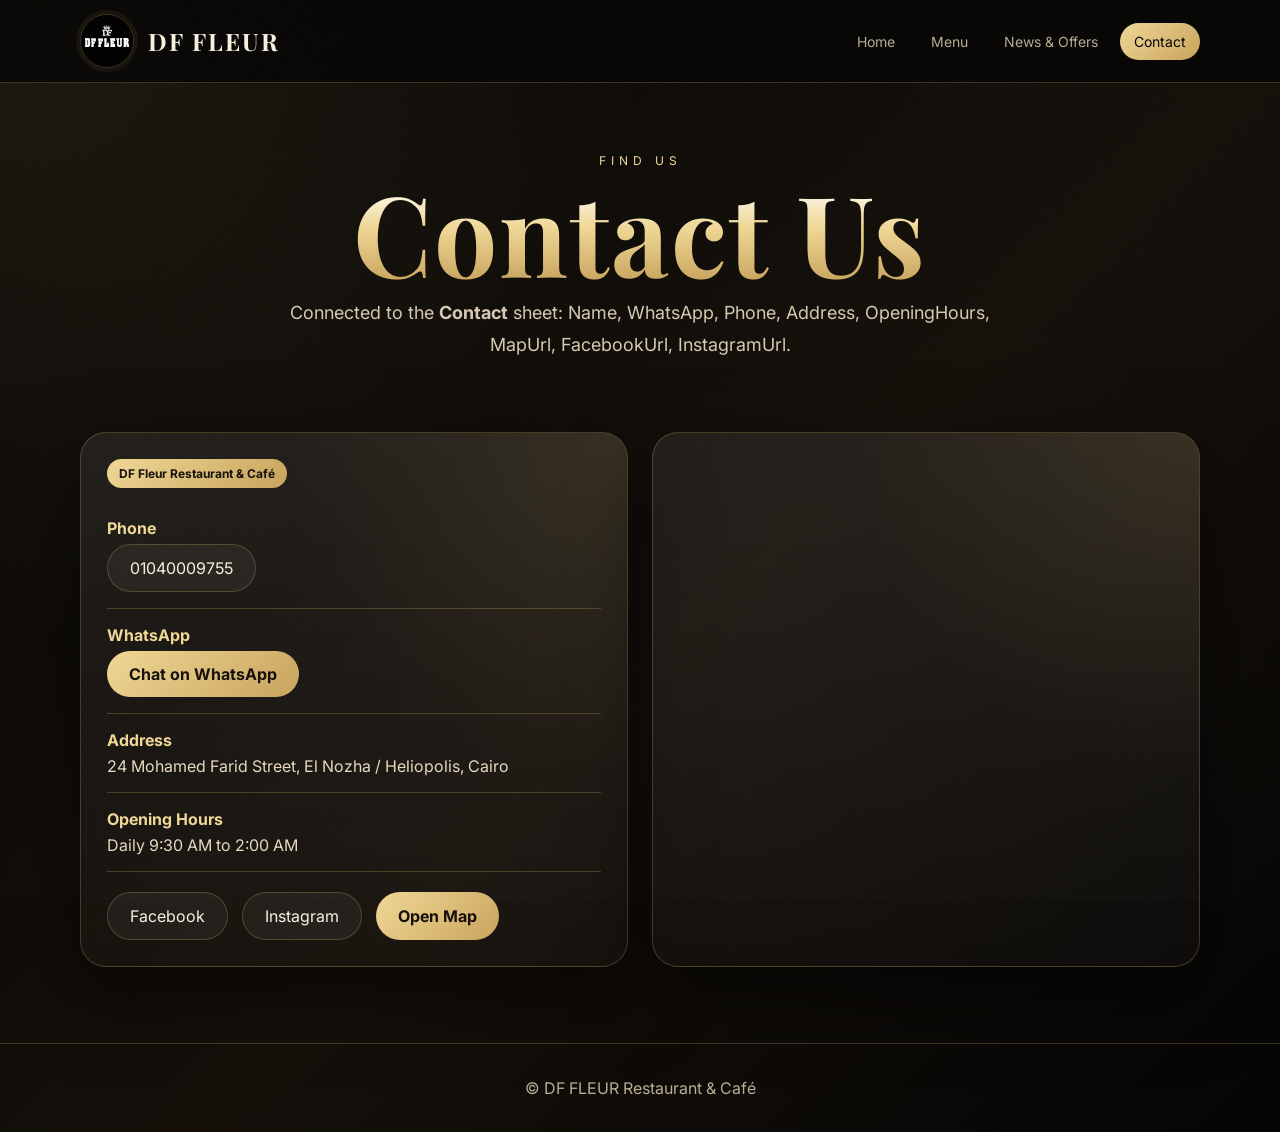
==== contact.html @ 30936513 "Add files via upload" ====
<!doctype html><html lang="en"><head><meta charset="utf-8"><meta name="viewport" content="width=device-width,initial-scale=1"><title>Contact | DF FLEUR</title><link rel="preconnect" href="https://fonts.googleapis.com"><link rel="preconnect" href="https://fonts.gstatic.com" crossorigin><link href="https://fonts.googleapis.com/css2?family=Inter:wght@400;600;800&family=Playfair+Display:wght@700;900&display=swap" rel="stylesheet"><link rel="stylesheet" href="css/style.css"></head><body class="noise"><header class="topbar"><nav class="nav container"><a class="brand" href="index.html"><img src="assets/logo.jpg" alt="DF FLEUR"><b>DF FLEUR</b></a><button class="menuBtn">Menu</button><div class="links"><a href="index.html">Home</a><a href="menu.html">Menu</a><a href="news.html">News & Offers</a><a class="active" href="contact.html">Contact</a></div></nav></header><main><section class="page-head container"><div class="eyebrow">Find Us</div><h1 class="page-title">Contact Us</h1><p class="lead">Connected to the <b>Contact</b> sheet: Name, WhatsApp, Phone, Address, OpeningHours, MapUrl, FacebookUrl, InstagramUrl.</p></section><section class="container section" style="padding-top:10px"><div id="status" class="status"><div class="loader"></div>Loading contact details...</div><div id="contact" class="contact-wrap"></div></section></main><footer class="footer"><div class="container">© DF FLEUR Restaurant & Café</div></footer><script src="js/sheets.js"></script><script>
(async()=>{const holder=document.getElementById('contact'),st=document.getElementById('status');const c=(await loadSheet('Contact'))[0]||{};st.style.display='none';const mapQuery=encodeURIComponent(c.Address||'DF Fleur Cairo');holder.innerHTML=`<article class="card"><span class="tag">${c.Name||'DF FLEUR'}</span><div class="contact-line"><b>Phone</b><a class="btn" href="tel:${c.Phone||''}">${c.Phone||''}</a></div><div class="contact-line"><b>WhatsApp</b><a class="btn primary" href="https://wa.me/${c.WhatsApp||''}" target="_blank">Chat on WhatsApp</a></div><div class="contact-line"><b>Address</b>${c.Address||''}</div><div class="contact-line"><b>Opening Hours</b>${c.OpeningHours||''}</div><div class="actions" style="justify-content:flex-start;margin-top:20px">${c.FacebookUrl?`<a class="btn" href="${c.FacebookUrl}" target="_blank">Facebook</a>`:''}${c.InstagramUrl?`<a class="btn" href="${c.InstagramUrl}" target="_blank">Instagram</a>`:''}${c.MapUrl?`<a class="btn primary" href="${c.MapUrl}" target="_blank">Open Map</a>`:''}</div></article><article class="card"><iframe class="map-frame" loading="lazy" src="https://www.google.com/maps?q=${mapQuery}&output=embed"></iframe></article>`;})();
</script></body></html>
---- css/style.css ----
:root{
  --black:#050505;--black2:#101010;--gold:#c9a45d;--gold2:#f0d896;--cream:#f8f1df;--muted:#b9ad94;--line:rgba(201,164,93,.28);--glass:rgba(255,255,255,.055);
  --shadow:0 28px 80px rgba(0,0,0,.55);--radius:26px;
}
*{box-sizing:border-box}html{scroll-behavior:smooth}body{margin:0;font-family:Inter,Arial,sans-serif;background:radial-gradient(circle at top left,rgba(201,164,93,.12),transparent 38%),linear-gradient(135deg,var(--black),#15100a 55%,#050505);color:var(--cream);min-height:100vh;overflow-x:hidden}.noise:before{content:"";position:fixed;inset:0;pointer-events:none;opacity:.05;background-image:url("data:image/svg+xml,%3Csvg xmlns='http://www.w3.org/2000/svg' width='180' height='180'%3E%3Cfilter id='n'%3E%3CfeTurbulence type='fractalNoise' baseFrequency='.8' numOctaves='3'/%3E%3C/filter%3E%3Crect width='180' height='180' filter='url(%23n)' opacity='.5'/%3E%3C/svg%3E");z-index:50}.container{width:min(1120px,92vw);margin:auto}.topbar{position:sticky;top:0;z-index:20;background:rgba(5,5,5,.76);backdrop-filter:blur(18px);border-bottom:1px solid var(--line)}.nav{height:82px;display:flex;align-items:center;justify-content:space-between;gap:24px}.brand{display:flex;align-items:center;gap:14px;text-decoration:none;color:var(--cream)}.brand img{width:54px;height:54px;object-fit:cover;border:1px solid var(--line);border-radius:50%;box-shadow:0 0 0 4px rgba(201,164,93,.08)}.brand b{font-family:Playfair Display,Georgia,serif;font-size:24px;letter-spacing:2px}.links{display:flex;gap:8px;align-items:center}.links a{color:var(--muted);text-decoration:none;padding:10px 14px;border-radius:999px;font-size:14px}.links a:hover,.links a.active{color:var(--black);background:linear-gradient(135deg,var(--gold2),var(--gold))}.menuBtn{display:none;background:transparent;border:1px solid var(--line);color:var(--cream);border-radius:14px;padding:10px 12px}.hero{position:relative;min-height:calc(100vh - 82px);display:grid;place-items:center;text-align:center;padding:80px 0}.hero:after{content:"";position:absolute;inset:8%;border:1px solid var(--line);border-radius:42px;pointer-events:none}.logo-hero{width:158px;height:158px;object-fit:cover;border-radius:50%;border:1px solid var(--line);box-shadow:0 20px 60px rgba(0,0,0,.45);margin-bottom:28px}.eyebrow{letter-spacing:5px;text-transform:uppercase;color:var(--gold2);font-size:12px}.hero h1,.page-title{font-family:Playfair Display,Georgia,serif;font-size:clamp(46px,9vw,112px);line-height:.9;margin:14px 0;background:linear-gradient(180deg,#fff,var(--gold2) 45%,var(--gold));-webkit-background-clip:text;color:transparent;letter-spacing:2px}.hero p,.lead{max-width:740px;margin:0 auto 28px;color:#d7cab0;font-size:18px;line-height:1.8}.actions{display:flex;gap:14px;justify-content:center;flex-wrap:wrap}.btn{display:inline-flex;align-items:center;justify-content:center;gap:8px;padding:13px 22px;border-radius:999px;text-decoration:none;border:1px solid var(--line);color:var(--cream);background:rgba(255,255,255,.05);cursor:pointer}.btn.primary{background:linear-gradient(135deg,var(--gold2),var(--gold));color:#15100a;border:0;font-weight:700}.section{padding:76px 0}.grid{display:grid;grid-template-columns:repeat(3,1fr);gap:22px}.card{background:linear-gradient(180deg,rgba(255,255,255,.07),rgba(255,255,255,.025));border:1px solid var(--line);border-radius:var(--radius);padding:26px;box-shadow:var(--shadow);position:relative;overflow:hidden}.card:before{content:"";position:absolute;inset:0;background:radial-gradient(circle at top right,rgba(201,164,93,.13),transparent 45%);pointer-events:none}.card h3{font-family:Playfair Display,Georgia,serif;font-size:28px;margin:0 0 12px}.card p{color:#d0c4ae;line-height:1.7}.card img,.news-img{width:100%;height:220px;object-fit:cover;border-radius:20px;border:1px solid var(--line);background:linear-gradient(135deg,#23180d,#070707)}.tag{display:inline-block;color:#15100a;background:linear-gradient(135deg,var(--gold2),var(--gold));padding:7px 12px;border-radius:999px;font-size:12px;font-weight:700;margin-bottom:14px}.page-head{padding:70px 0 32px;text-align:center}.status{color:var(--muted);text-align:center;margin:20px}.filters{display:flex;flex-wrap:wrap;gap:10px;justify-content:center;margin:18px 0 34px}.chip{border:1px solid var(--line);background:rgba(255,255,255,.04);color:var(--cream);border-radius:999px;padding:10px 15px;cursor:pointer}.chip.active{background:linear-gradient(135deg,var(--gold2),var(--gold));color:#111}.news-list{display:grid;grid-template-columns:repeat(2,1fr);gap:22px}.contact-wrap{display:grid;grid-template-columns:1fr 1fr;gap:24px}.contact-line{padding:16px 0;border-bottom:1px solid var(--line);color:#e6d9c0}.contact-line b{display:block;color:var(--gold2);margin-bottom:6px}.map-frame{width:100%;min-height:360px;border:0;border-radius:var(--radius);filter:grayscale(.15) contrast(1.05)}.book-stage{perspective:1600px;display:grid;grid-template-columns:1fr;place-items:center;min-height:570px}.book{width:min(900px,94vw);height:560px;position:relative;transform-style:preserve-3d}.page{position:absolute;inset:0;background:linear-gradient(135deg,#fbf1d8,#efe0bc);color:#1b140b;border-radius:24px;border:1px solid rgba(201,164,93,.55);box-shadow:0 30px 90px rgba(0,0,0,.55);padding:38px;transform-origin:left center;transition:transform .75s ease,opacity .4s ease;overflow:auto}.page.hidden{opacity:0;pointer-events:none;transform:rotateY(-82deg)}.page h2{font-family:Playfair Display,Georgia,serif;font-size:42px;margin:0 0 22px;color:#3a250e}.menu-row{display:grid;grid-template-columns:1fr auto;gap:14px;padding:16px 0;border-bottom:1px dashed rgba(58,37,14,.28)}.menu-row h4{margin:0;font-size:20px}.menu-row p{margin:8px 0 0;color:#6b573c;line-height:1.5}.price{font-weight:800;color:#7a4f14}.book-controls{display:flex;gap:12px;justify-content:center;margin-top:18px;align-items:center}.footer{border-top:1px solid var(--line);padding:34px 0;color:var(--muted);text-align:center}.loader{width:42px;height:42px;border-radius:50%;border:3px solid rgba(201,164,93,.22);border-top-color:var(--gold);animation:spin 1s linear infinite;margin:30px auto}@keyframes spin{to{transform:rotate(360deg)}}@media(max-width:850px){.menuBtn{display:block}.links{position:absolute;right:4vw;top:72px;background:rgba(5,5,5,.96);border:1px solid var(--line);border-radius:20px;flex-direction:column;padding:10px;display:none}.links.open{display:flex}.grid,.news-list,.contact-wrap{grid-template-columns:1fr}.hero:after{inset:3%}.book,.book-stage{height:auto;min-height:560px}.page{padding:25px}.nav{height:72px}.brand b{font-size:18px}.brand img{width:46px;height:46px}}
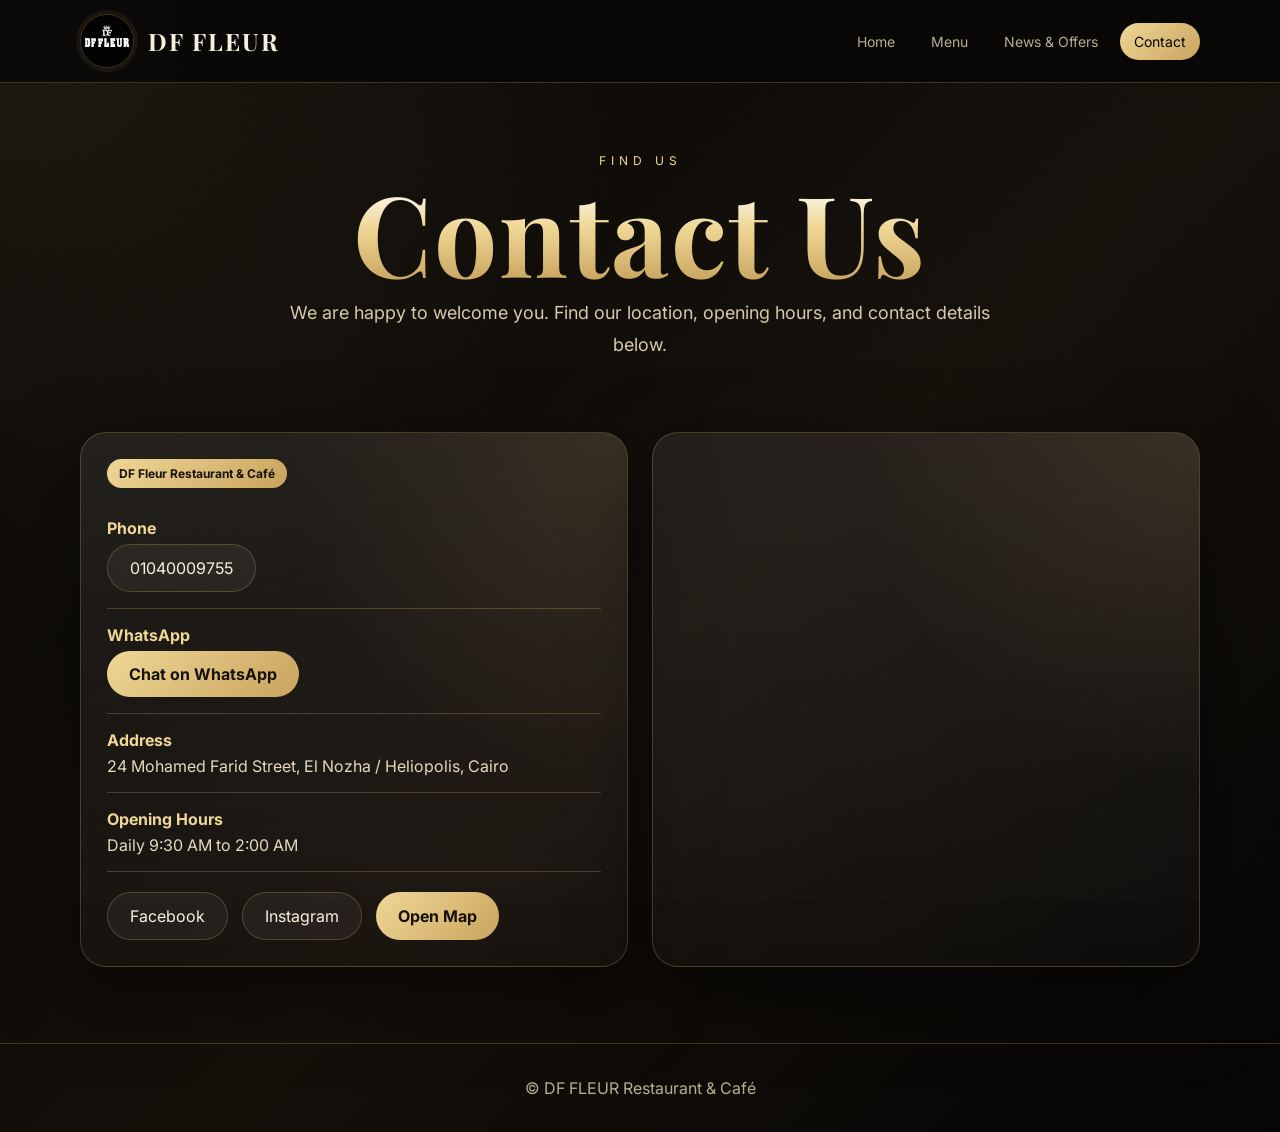
==== commit 688c9121: "Add files via upload" ====
--- a/contact.html
+++ b/contact.html
@@ -1,3 +1,3 @@
-<!doctype html><html lang="en"><head><meta charset="utf-8"><meta name="viewport" content="width=device-width,initial-scale=1"><title>Contact | DF FLEUR</title><link rel="preconnect" href="https://fonts.googleapis.com"><link rel="preconnect" href="https://fonts.gstatic.com" crossorigin><link href="https://fonts.googleapis.com/css2?family=Inter:wght@400;600;800&family=Playfair+Display:wght@700;900&display=swap" rel="stylesheet"><link rel="stylesheet" href="css/style.css"></head><body class="noise"><header class="topbar"><nav class="nav container"><a class="brand" href="index.html"><img src="assets/logo.jpg" alt="DF FLEUR"><b>DF FLEUR</b></a><button class="menuBtn">Menu</button><div class="links"><a href="index.html">Home</a><a href="menu.html">Menu</a><a href="news.html">News & Offers</a><a class="active" href="contact.html">Contact</a></div></nav></header><main><section class="page-head container"><div class="eyebrow">Find Us</div><h1 class="page-title">Contact Us</h1><p class="lead">Connected to the <b>Contact</b> sheet: Name, WhatsApp, Phone, Address, OpeningHours, MapUrl, FacebookUrl, InstagramUrl.</p></section><section class="container section" style="padding-top:10px"><div id="status" class="status"><div class="loader"></div>Loading contact details...</div><div id="contact" class="contact-wrap"></div></section></main><footer class="footer"><div class="container">© DF FLEUR Restaurant & Café</div></footer><script src="js/sheets.js"></script><script>
+<!doctype html><html lang="en"><head><meta charset="utf-8"><meta name="viewport" content="width=device-width,initial-scale=1"><title>Contact | DF FLEUR</title><link rel="preconnect" href="https://fonts.googleapis.com"><link rel="preconnect" href="https://fonts.gstatic.com" crossorigin><link href="https://fonts.googleapis.com/css2?family=Inter:wght@400;600;800&family=Playfair+Display:wght@700;900&display=swap" rel="stylesheet"><link rel="stylesheet" href="css/style.css"></head><body class="noise"><header class="topbar"><nav class="nav container"><a class="brand" href="index.html"><img src="assets/logo.jpg" alt="DF FLEUR"><b>DF FLEUR</b></a><button class="menuBtn">Menu</button><div class="links"><a href="index.html">Home</a><a href="menu.html">Menu</a><a href="news.html">News & Offers</a><a class="active" href="contact.html">Contact</a></div></nav></header><main><section class="page-head container"><div class="eyebrow">Find Us</div><h1 class="page-title">Contact Us</h1><p class="lead">We are happy to welcome you. Find our location, opening hours, and contact details below.</p></section><section class="container section" style="padding-top:10px"><div id="status" class="status"><div class="loader"></div>Loading contact details...</div><div id="contact" class="contact-wrap"></div></section></main><footer class="footer"><div class="container">© DF FLEUR Restaurant & Café</div></footer><script src="js/sheets.js"></script><script>
 (async()=>{const holder=document.getElementById('contact'),st=document.getElementById('status');const c=(await loadSheet('Contact'))[0]||{};st.style.display='none';const mapQuery=encodeURIComponent(c.Address||'DF Fleur Cairo');holder.innerHTML=`<article class="card"><span class="tag">${c.Name||'DF FLEUR'}</span><div class="contact-line"><b>Phone</b><a class="btn" href="tel:${c.Phone||''}">${c.Phone||''}</a></div><div class="contact-line"><b>WhatsApp</b><a class="btn primary" href="https://wa.me/${c.WhatsApp||''}" target="_blank">Chat on WhatsApp</a></div><div class="contact-line"><b>Address</b>${c.Address||''}</div><div class="contact-line"><b>Opening Hours</b>${c.OpeningHours||''}</div><div class="actions" style="justify-content:flex-start;margin-top:20px">${c.FacebookUrl?`<a class="btn" href="${c.FacebookUrl}" target="_blank">Facebook</a>`:''}${c.InstagramUrl?`<a class="btn" href="${c.InstagramUrl}" target="_blank">Instagram</a>`:''}${c.MapUrl?`<a class="btn primary" href="${c.MapUrl}" target="_blank">Open Map</a>`:''}</div></article><article class="card"><iframe class="map-frame" loading="lazy" src="https://www.google.com/maps?q=${mapQuery}&output=embed"></iframe></article>`;})();
 </script></body></html>
--- a/css/style.css
+++ b/css/style.css
@@ -2,4 +2,4 @@
   --black:#050505;--black2:#101010;--gold:#c9a45d;--gold2:#f0d896;--cream:#f8f1df;--muted:#b9ad94;--line:rgba(201,164,93,.28);--glass:rgba(255,255,255,.055);
   --shadow:0 28px 80px rgba(0,0,0,.55);--radius:26px;
 }
-*{box-sizing:border-box}html{scroll-behavior:smooth}body{margin:0;font-family:Inter,Arial,sans-serif;background:radial-gradient(circle at top left,rgba(201,164,93,.12),transparent 38%),linear-gradient(135deg,var(--black),#15100a 55%,#050505);color:var(--cream);min-height:100vh;overflow-x:hidden}.noise:before{content:"";position:fixed;inset:0;pointer-events:none;opacity:.05;background-image:url("data:image/svg+xml,%3Csvg xmlns='http://www.w3.org/2000/svg' width='180' height='180'%3E%3Cfilter id='n'%3E%3CfeTurbulence type='fractalNoise' baseFrequency='.8' numOctaves='3'/%3E%3C/filter%3E%3Crect width='180' height='180' filter='url(%23n)' opacity='.5'/%3E%3C/svg%3E");z-index:50}.container{width:min(1120px,92vw);margin:auto}.topbar{position:sticky;top:0;z-index:20;background:rgba(5,5,5,.76);backdrop-filter:blur(18px);border-bottom:1px solid var(--line)}.nav{height:82px;display:flex;align-items:center;justify-content:space-between;gap:24px}.brand{display:flex;align-items:center;gap:14px;text-decoration:none;color:var(--cream)}.brand img{width:54px;height:54px;object-fit:cover;border:1px solid var(--line);border-radius:50%;box-shadow:0 0 0 4px rgba(201,164,93,.08)}.brand b{font-family:Playfair Display,Georgia,serif;font-size:24px;letter-spacing:2px}.links{display:flex;gap:8px;align-items:center}.links a{color:var(--muted);text-decoration:none;padding:10px 14px;border-radius:999px;font-size:14px}.links a:hover,.links a.active{color:var(--black);background:linear-gradient(135deg,var(--gold2),var(--gold))}.menuBtn{display:none;background:transparent;border:1px solid var(--line);color:var(--cream);border-radius:14px;padding:10px 12px}.hero{position:relative;min-height:calc(100vh - 82px);display:grid;place-items:center;text-align:center;padding:80px 0}.hero:after{content:"";position:absolute;inset:8%;border:1px solid var(--line);border-radius:42px;pointer-events:none}.logo-hero{width:158px;height:158px;object-fit:cover;border-radius:50%;border:1px solid var(--line);box-shadow:0 20px 60px rgba(0,0,0,.45);margin-bottom:28px}.eyebrow{letter-spacing:5px;text-transform:uppercase;color:var(--gold2);font-size:12px}.hero h1,.page-title{font-family:Playfair Display,Georgia,serif;font-size:clamp(46px,9vw,112px);line-height:.9;margin:14px 0;background:linear-gradient(180deg,#fff,var(--gold2) 45%,var(--gold));-webkit-background-clip:text;color:transparent;letter-spacing:2px}.hero p,.lead{max-width:740px;margin:0 auto 28px;color:#d7cab0;font-size:18px;line-height:1.8}.actions{display:flex;gap:14px;justify-content:center;flex-wrap:wrap}.btn{display:inline-flex;align-items:center;justify-content:center;gap:8px;padding:13px 22px;border-radius:999px;text-decoration:none;border:1px solid var(--line);color:var(--cream);background:rgba(255,255,255,.05);cursor:pointer}.btn.primary{background:linear-gradient(135deg,var(--gold2),var(--gold));color:#15100a;border:0;font-weight:700}.section{padding:76px 0}.grid{display:grid;grid-template-columns:repeat(3,1fr);gap:22px}.card{background:linear-gradient(180deg,rgba(255,255,255,.07),rgba(255,255,255,.025));border:1px solid var(--line);border-radius:var(--radius);padding:26px;box-shadow:var(--shadow);position:relative;overflow:hidden}.card:before{content:"";position:absolute;inset:0;background:radial-gradient(circle at top right,rgba(201,164,93,.13),transparent 45%);pointer-events:none}.card h3{font-family:Playfair Display,Georgia,serif;font-size:28px;margin:0 0 12px}.card p{color:#d0c4ae;line-height:1.7}.card img,.news-img{width:100%;height:220px;object-fit:cover;border-radius:20px;border:1px solid var(--line);background:linear-gradient(135deg,#23180d,#070707)}.tag{display:inline-block;color:#15100a;background:linear-gradient(135deg,var(--gold2),var(--gold));padding:7px 12px;border-radius:999px;font-size:12px;font-weight:700;margin-bottom:14px}.page-head{padding:70px 0 32px;text-align:center}.status{color:var(--muted);text-align:center;margin:20px}.filters{display:flex;flex-wrap:wrap;gap:10px;justify-content:center;margin:18px 0 34px}.chip{border:1px solid var(--line);background:rgba(255,255,255,.04);color:var(--cream);border-radius:999px;padding:10px 15px;cursor:pointer}.chip.active{background:linear-gradient(135deg,var(--gold2),var(--gold));color:#111}.news-list{display:grid;grid-template-columns:repeat(2,1fr);gap:22px}.contact-wrap{display:grid;grid-template-columns:1fr 1fr;gap:24px}.contact-line{padding:16px 0;border-bottom:1px solid var(--line);color:#e6d9c0}.contact-line b{display:block;color:var(--gold2);margin-bottom:6px}.map-frame{width:100%;min-height:360px;border:0;border-radius:var(--radius);filter:grayscale(.15) contrast(1.05)}.book-stage{perspective:1600px;display:grid;grid-template-columns:1fr;place-items:center;min-height:570px}.book{width:min(900px,94vw);height:560px;position:relative;transform-style:preserve-3d}.page{position:absolute;inset:0;background:linear-gradient(135deg,#fbf1d8,#efe0bc);color:#1b140b;border-radius:24px;border:1px solid rgba(201,164,93,.55);box-shadow:0 30px 90px rgba(0,0,0,.55);padding:38px;transform-origin:left center;transition:transform .75s ease,opacity .4s ease;overflow:auto}.page.hidden{opacity:0;pointer-events:none;transform:rotateY(-82deg)}.page h2{font-family:Playfair Display,Georgia,serif;font-size:42px;margin:0 0 22px;color:#3a250e}.menu-row{display:grid;grid-template-columns:1fr auto;gap:14px;padding:16px 0;border-bottom:1px dashed rgba(58,37,14,.28)}.menu-row h4{margin:0;font-size:20px}.menu-row p{margin:8px 0 0;color:#6b573c;line-height:1.5}.price{font-weight:800;color:#7a4f14}.book-controls{display:flex;gap:12px;justify-content:center;margin-top:18px;align-items:center}.footer{border-top:1px solid var(--line);padding:34px 0;color:var(--muted);text-align:center}.loader{width:42px;height:42px;border-radius:50%;border:3px solid rgba(201,164,93,.22);border-top-color:var(--gold);animation:spin 1s linear infinite;margin:30px auto}@keyframes spin{to{transform:rotate(360deg)}}@media(max-width:850px){.menuBtn{display:block}.links{position:absolute;right:4vw;top:72px;background:rgba(5,5,5,.96);border:1px solid var(--line);border-radius:20px;flex-direction:column;padding:10px;display:none}.links.open{display:flex}.grid,.news-list,.contact-wrap{grid-template-columns:1fr}.hero:after{inset:3%}.book,.book-stage{height:auto;min-height:560px}.page{padding:25px}.nav{height:72px}.brand b{font-size:18px}.brand img{width:46px;height:46px}}
+*{box-sizing:border-box}html{scroll-behavior:smooth}body{margin:0;font-family:Inter,Arial,sans-serif;background:radial-gradient(circle at top left,rgba(201,164,93,.12),transparent 38%),linear-gradient(135deg,var(--black),#15100a 55%,#050505);color:var(--cream);min-height:100vh;overflow-x:hidden}.noise:before{content:"";position:fixed;inset:0;pointer-events:none;opacity:.05;background-image:url("data:image/svg+xml,%3Csvg xmlns='http://www.w3.org/2000/svg' width='180' height='180'%3E%3Cfilter id='n'%3E%3CfeTurbulence type='fractalNoise' baseFrequency='.8' numOctaves='3'/%3E%3C/filter%3E%3Crect width='180' height='180' filter='url(%23n)' opacity='.5'/%3E%3C/svg%3E");z-index:50}.container{width:min(1120px,92vw);margin:auto}.topbar{position:sticky;top:0;z-index:20;background:rgba(5,5,5,.76);backdrop-filter:blur(18px);border-bottom:1px solid var(--line)}.nav{height:82px;display:flex;align-items:center;justify-content:space-between;gap:24px}.brand{display:flex;align-items:center;gap:14px;text-decoration:none;color:var(--cream)}.brand img{width:54px;height:54px;object-fit:cover;border:1px solid var(--line);border-radius:50%;box-shadow:0 0 0 4px rgba(201,164,93,.08)}.brand b{font-family:Playfair Display,Georgia,serif;font-size:24px;letter-spacing:2px}.links{display:flex;gap:8px;align-items:center}.links a{color:var(--muted);text-decoration:none;padding:10px 14px;border-radius:999px;font-size:14px}.links a:hover,.links a.active{color:var(--black);background:linear-gradient(135deg,var(--gold2),var(--gold))}.menuBtn{display:none;background:transparent;border:1px solid var(--line);color:var(--cream);border-radius:14px;padding:10px 12px}.hero{position:relative;min-height:calc(100vh - 82px);display:grid;place-items:center;text-align:center;padding:80px 0;background:linear-gradient(180deg,rgba(0,0,0,.18),rgba(0,0,0,.78)),radial-gradient(circle at center,rgba(201,164,93,.12),transparent 48%),url('../assets/main.jpg') center/cover no-repeat;overflow:hidden}.hero .container{position:relative;z-index:2}.hero:before{content:"";position:absolute;inset:0;background:linear-gradient(90deg,rgba(0,0,0,.75),rgba(0,0,0,.2),rgba(0,0,0,.75));z-index:1;pointer-events:none}.hero:after{content:"";position:absolute;inset:8%;border:1px solid var(--line);border-radius:42px;pointer-events:none;z-index:2}.logo-hero{width:158px;height:158px;object-fit:cover;border-radius:50%;border:1px solid var(--line);box-shadow:0 20px 60px rgba(0,0,0,.45);margin-bottom:28px}.eyebrow{letter-spacing:5px;text-transform:uppercase;color:var(--gold2);font-size:12px}.hero h1,.page-title{font-family:Playfair Display,Georgia,serif;font-size:clamp(46px,9vw,112px);line-height:.9;margin:14px 0;background:linear-gradient(180deg,#fff,var(--gold2) 45%,var(--gold));-webkit-background-clip:text;color:transparent;letter-spacing:2px}.hero p,.lead{max-width:740px;margin:0 auto 28px;color:#d7cab0;font-size:18px;line-height:1.8}.actions{display:flex;gap:14px;justify-content:center;flex-wrap:wrap}.btn{display:inline-flex;align-items:center;justify-content:center;gap:8px;padding:13px 22px;border-radius:999px;text-decoration:none;border:1px solid var(--line);color:var(--cream);background:rgba(255,255,255,.05);cursor:pointer}.btn.primary{background:linear-gradient(135deg,var(--gold2),var(--gold));color:#15100a;border:0;font-weight:700}.section{padding:76px 0}.grid{display:grid;grid-template-columns:repeat(3,1fr);gap:22px}.card{background:linear-gradient(180deg,rgba(255,255,255,.07),rgba(255,255,255,.025));border:1px solid var(--line);border-radius:var(--radius);padding:26px;box-shadow:var(--shadow);position:relative;overflow:hidden}.card:before{content:"";position:absolute;inset:0;background:radial-gradient(circle at top right,rgba(201,164,93,.13),transparent 45%);pointer-events:none}.card h3{font-family:Playfair Display,Georgia,serif;font-size:28px;margin:0 0 12px}.card p{color:#d0c4ae;line-height:1.7}.card img,.news-img{width:100%;height:220px;object-fit:cover;border-radius:20px;border:1px solid var(--line);background:linear-gradient(135deg,#23180d,#070707)}.tag{display:inline-block;color:#15100a;background:linear-gradient(135deg,var(--gold2),var(--gold));padding:7px 12px;border-radius:999px;font-size:12px;font-weight:700;margin-bottom:14px}.page-head{padding:70px 0 32px;text-align:center}.status{color:var(--muted);text-align:center;margin:20px}.filters{display:flex;flex-wrap:wrap;gap:10px;justify-content:center;margin:18px 0 34px}.chip{border:1px solid var(--line);background:rgba(255,255,255,.04);color:var(--cream);border-radius:999px;padding:10px 15px;cursor:pointer}.chip.active{background:linear-gradient(135deg,var(--gold2),var(--gold));color:#111}.news-list{display:grid;grid-template-columns:repeat(2,1fr);gap:22px}.contact-wrap{display:grid;grid-template-columns:1fr 1fr;gap:24px}.contact-line{padding:16px 0;border-bottom:1px solid var(--line);color:#e6d9c0}.contact-line b{display:block;color:var(--gold2);margin-bottom:6px}.map-frame{width:100%;min-height:360px;border:0;border-radius:var(--radius);filter:grayscale(.15) contrast(1.05)}.book-stage{perspective:1600px;display:grid;grid-template-columns:1fr;place-items:center;min-height:570px}.book{width:min(900px,94vw);height:560px;position:relative;transform-style:preserve-3d}.page{position:absolute;inset:0;background:linear-gradient(135deg,#fbf1d8,#efe0bc);color:#1b140b;border-radius:24px;border:1px solid rgba(201,164,93,.55);box-shadow:0 30px 90px rgba(0,0,0,.55);padding:38px;transform-origin:left center;transition:transform .75s ease,opacity .4s ease;overflow:auto}.page.hidden{opacity:0;pointer-events:none;transform:rotateY(-82deg)}.page h2{font-family:Playfair Display,Georgia,serif;font-size:42px;margin:0 0 22px;color:#3a250e}.menu-row{display:grid;grid-template-columns:1fr auto;gap:14px;padding:16px 0;border-bottom:1px dashed rgba(58,37,14,.28)}.menu-row h4{margin:0;font-size:20px}.menu-row p{margin:8px 0 0;color:#6b573c;line-height:1.5}.price{font-weight:800;color:#7a4f14}.book-controls{display:flex;gap:12px;justify-content:center;margin-top:18px;align-items:center}.footer{border-top:1px solid var(--line);padding:34px 0;color:var(--muted);text-align:center}.loader{width:42px;height:42px;border-radius:50%;border:3px solid rgba(201,164,93,.22);border-top-color:var(--gold);animation:spin 1s linear infinite;margin:30px auto}@keyframes spin{to{transform:rotate(360deg)}}@media(max-width:850px){.menuBtn{display:block}.links{position:absolute;right:4vw;top:72px;background:rgba(5,5,5,.96);border:1px solid var(--line);border-radius:20px;flex-direction:column;padding:10px;display:none}.links.open{display:flex}.grid,.news-list,.contact-wrap{grid-template-columns:1fr}.hero:after{inset:3%}.book,.book-stage{height:auto;min-height:560px}.page{padding:25px}.nav{height:72px}.brand b{font-size:18px}.brand img{width:46px;height:46px}}
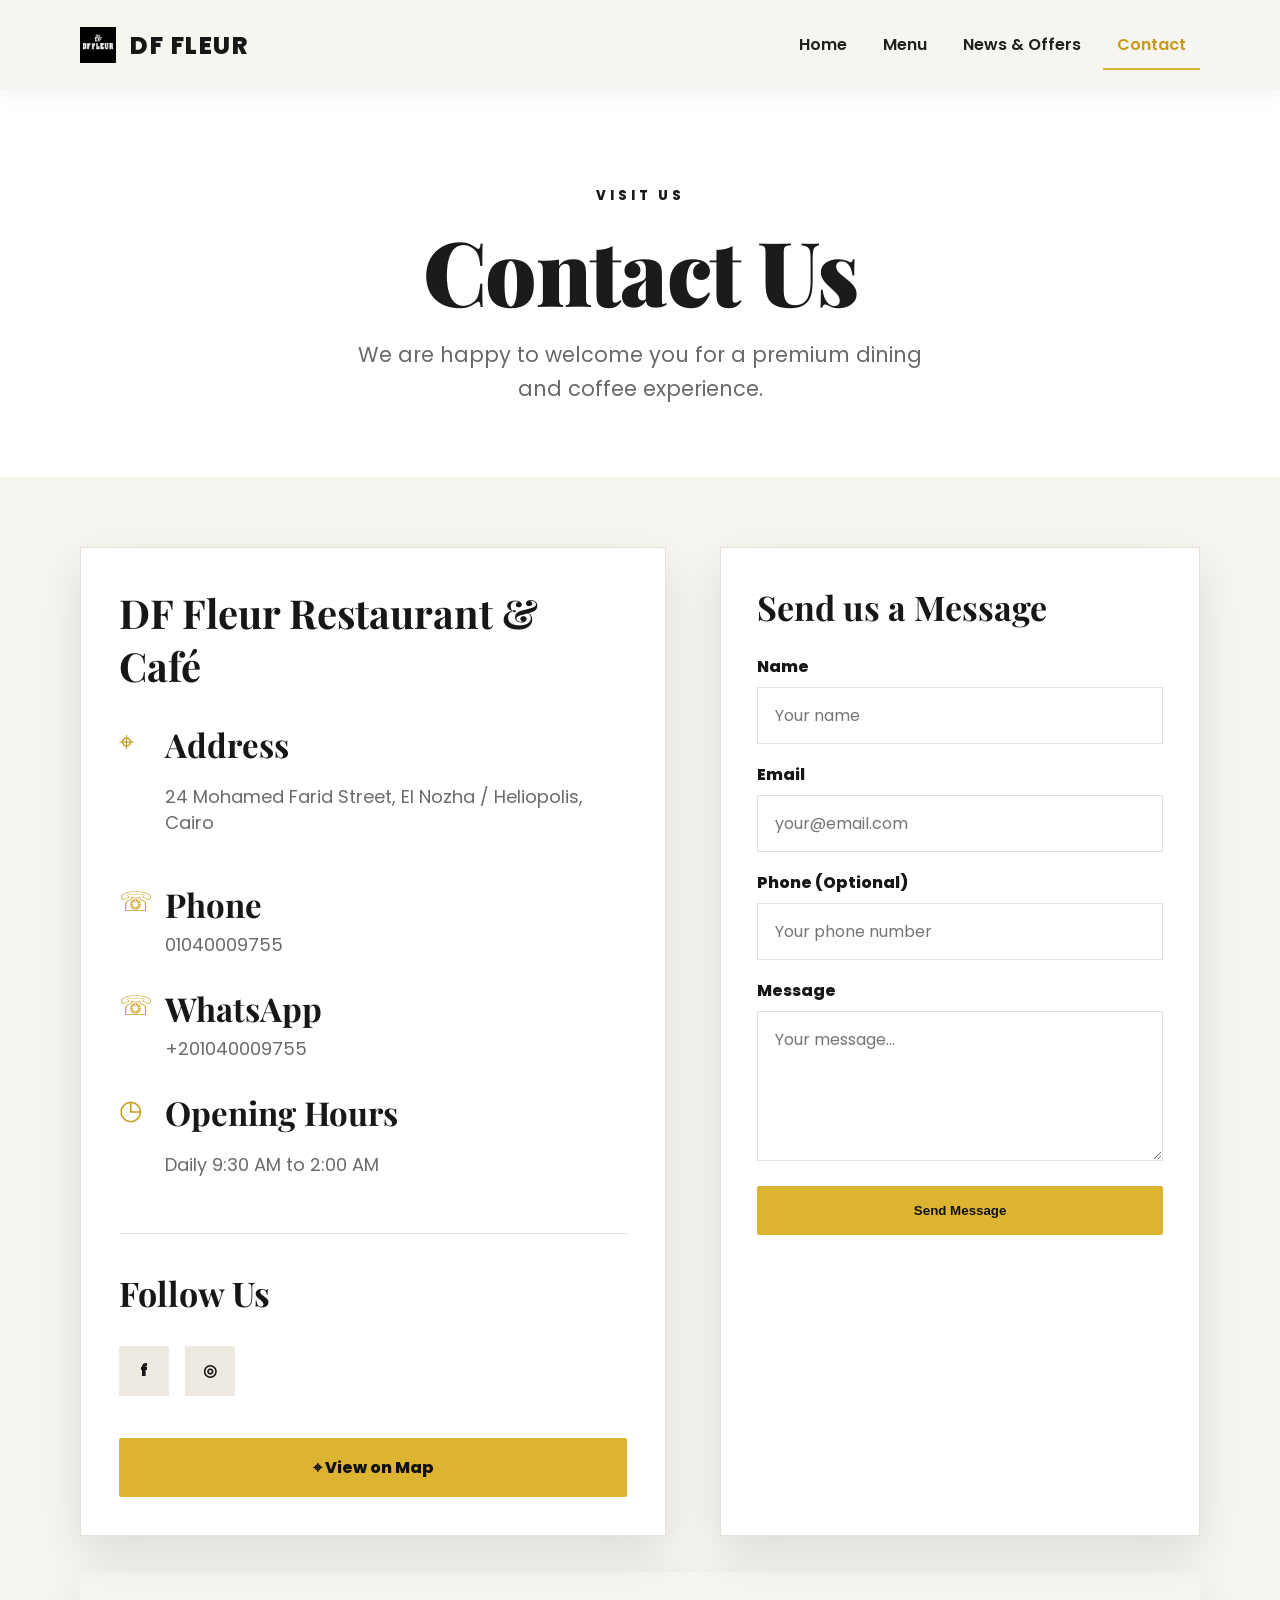
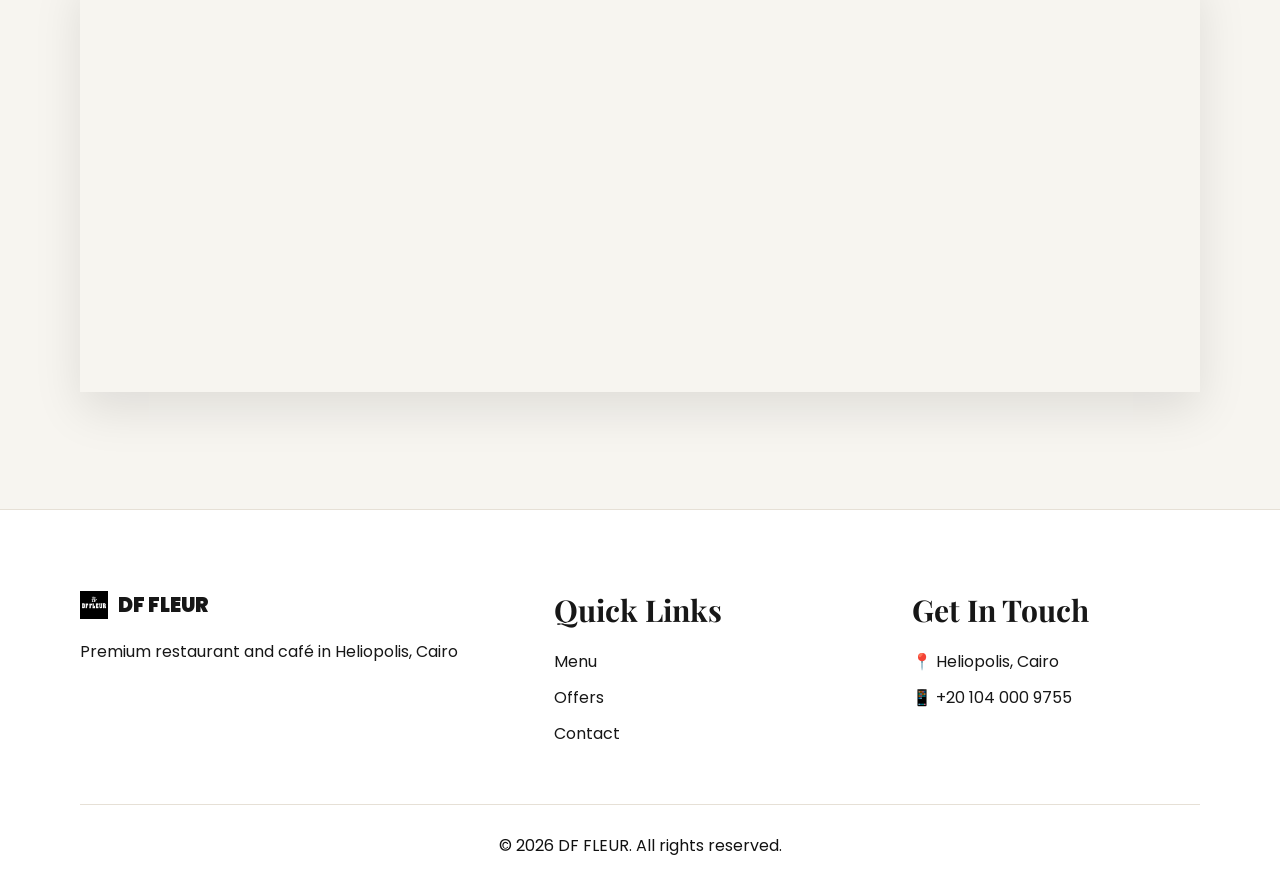
==== commit db7d0f27: "Add files via upload" ====
--- a/contact.html
+++ b/contact.html
@@ -1,3 +1,99 @@
-<!doctype html><html lang="en"><head><meta charset="utf-8"><meta name="viewport" content="width=device-width,initial-scale=1"><title>Contact | DF FLEUR</title><link rel="preconnect" href="https://fonts.googleapis.com"><link rel="preconnect" href="https://fonts.gstatic.com" crossorigin><link href="https://fonts.googleapis.com/css2?family=Inter:wght@400;600;800&family=Playfair+Display:wght@700;900&display=swap" rel="stylesheet"><link rel="stylesheet" href="css/style.css"></head><body class="noise"><header class="topbar"><nav class="nav container"><a class="brand" href="index.html"><img src="assets/logo.jpg" alt="DF FLEUR"><b>DF FLEUR</b></a><button class="menuBtn">Menu</button><div class="links"><a href="index.html">Home</a><a href="menu.html">Menu</a><a href="news.html">News & Offers</a><a class="active" href="contact.html">Contact</a></div></nav></header><main><section class="page-head container"><div class="eyebrow">Find Us</div><h1 class="page-title">Contact Us</h1><p class="lead">We are happy to welcome you. Find our location, opening hours, and contact details below.</p></section><section class="container section" style="padding-top:10px"><div id="status" class="status"><div class="loader"></div>Loading contact details...</div><div id="contact" class="contact-wrap"></div></section></main><footer class="footer"><div class="container">© DF FLEUR Restaurant & Café</div></footer><script src="js/sheets.js"></script><script>
-(async()=>{const holder=document.getElementById('contact'),st=document.getElementById('status');const c=(await loadSheet('Contact'))[0]||{};st.style.display='none';const mapQuery=encodeURIComponent(c.Address||'DF Fleur Cairo');holder.innerHTML=`<article class="card"><span class="tag">${c.Name||'DF FLEUR'}</span><div class="contact-line"><b>Phone</b><a class="btn" href="tel:${c.Phone||''}">${c.Phone||''}</a></div><div class="contact-line"><b>WhatsApp</b><a class="btn primary" href="https://wa.me/${c.WhatsApp||''}" target="_blank">Chat on WhatsApp</a></div><div class="contact-line"><b>Address</b>${c.Address||''}</div><div class="contact-line"><b>Opening Hours</b>${c.OpeningHours||''}</div><div class="actions" style="justify-content:flex-start;margin-top:20px">${c.FacebookUrl?`<a class="btn" href="${c.FacebookUrl}" target="_blank">Facebook</a>`:''}${c.InstagramUrl?`<a class="btn" href="${c.InstagramUrl}" target="_blank">Instagram</a>`:''}${c.MapUrl?`<a class="btn primary" href="${c.MapUrl}" target="_blank">Open Map</a>`:''}</div></article><article class="card"><iframe class="map-frame" loading="lazy" src="https://www.google.com/maps?q=${mapQuery}&output=embed"></iframe></article>`;})();
-</script></body></html>
+<!doctype html>
+<html lang="en">
+<head>
+  <meta charset="utf-8">
+  <meta name="viewport" content="width=device-width, initial-scale=1">
+  <title>Contact | DF FLEUR</title>
+  <link rel="preconnect" href="https://fonts.googleapis.com">
+  <link rel="preconnect" href="https://fonts.gstatic.com" crossorigin>
+  <link href="https://fonts.googleapis.com/css2?family=Playfair+Display:wght@700;800;900&family=Poppins:wght@400;500;600;700;800&display=swap" rel="stylesheet">
+  <link rel="stylesheet" href="css/style.css">
+</head>
+<body>
+  <header class="site-header">
+    <nav class="nav container">
+      <a class="brand" href="index.html"><img src="assets/logo.jpg" alt="DF FLEUR logo"><span>DF FLEUR</span></a>
+      <button class="nav-toggle" type="button">Menu</button>
+      <div class="nav-links">
+        <a href="index.html">Home</a><a href="menu.html">Menu</a><a href="news.html">News & Offers</a><a class="active" href="contact.html">Contact</a>
+      </div>
+    </nav>
+  </header>
+
+  <main>
+    <section class="page-hero">
+      <div class="container">
+        <div class="kicker">Visit Us</div>
+        <h1 class="page-title">Contact Us</h1>
+        <p class="lead">We are happy to welcome you for a premium dining and coffee experience.</p>
+      </div>
+    </section>
+
+    <section class="page-body">
+      <div class="container">
+        <div id="status" class="loading"><span class="spinner"></span>Loading contact details...</div>
+        <div class="contact-grid" id="contactGrid" style="display:none">
+          <div class="contact-info" id="contactInfo"></div>
+          <form class="contact-form" id="contactForm">
+            <h2>Send us a Message</h2>
+            <div class="field"><label for="name">Name</label><input id="name" name="name" placeholder="Your name" required></div>
+            <div class="field"><label for="email">Email</label><input id="email" name="email" type="email" placeholder="your@email.com"></div>
+            <div class="field"><label for="phone">Phone (Optional)</label><input id="phone" name="phone" placeholder="Your phone number"></div>
+            <div class="field"><label for="message">Message</label><textarea id="message" name="message" placeholder="Your message..." required></textarea></div>
+            <button class="btn primary" type="submit" style="width:100%">Send Message</button>
+          </form>
+        </div>
+        <iframe id="map" class="contact-map" loading="lazy"></iframe>
+      </div>
+    </section>
+  </main>
+
+  <footer class="footer">
+    <div class="container footer-grid">
+      <div><div class="footer-logo"><img src="assets/logo.jpg" alt="DF FLEUR logo"><span>DF FLEUR</span></div><p>Premium restaurant and café in Heliopolis, Cairo</p></div>
+      <div><h3>Quick Links</h3><a href="menu.html">Menu</a><a href="news.html">Offers</a><a href="contact.html">Contact</a></div>
+      <div><h3>Get In Touch</h3><p>📍 Heliopolis, Cairo</p><p>📱 +20 104 000 9755</p></div>
+    </div>
+    <div class="copyright">© 2026 DF FLEUR. All rights reserved.</div>
+  </footer>
+
+  <script src="js/sheets.js"></script>
+  <script>
+    let contact = {};
+    (async () => {
+      contact = (await loadSheet('Contact'))[0] || {};
+      const name = contact.Name || 'DF Fleur Restaurant & Café';
+      const phone = contact.Phone || '01040009755';
+      const whatsapp = normalizeWhatsApp(contact.WhatsApp || phone);
+      const address = contact.Address || '24 Mohamed Farid Street, El Nozha / Heliopolis, Cairo';
+      const hours = contact.OpeningHours || 'Daily 9:30 AM to 2:00 AM';
+      document.getElementById('contactInfo').innerHTML = `
+        <h2>${safeText(name)}</h2>
+        <div class="info-line"><div class="icon">⌖</div><div><h3>Address</h3><p>${safeText(address)}</p></div></div>
+        <div class="info-line"><div class="icon">☏</div><div><h3>Phone</h3><a href="tel:${safeText(phone)}">${safeText(phone)}</a></div></div>
+        <div class="info-line"><div class="icon">☏</div><div><h3>WhatsApp</h3><a href="https://wa.me/${safeText(whatsapp)}" target="_blank">+${safeText(whatsapp)}</a></div></div>
+        <div class="info-line"><div class="icon">◷</div><div><h3>Opening Hours</h3><p>${safeText(hours)}</p></div></div>
+        <hr style="border:0;border-top:1px solid var(--line);margin:36px 0">
+        <h2 style="font-size:34px">Follow Us</h2>
+        <div class="socials">
+          ${contact.FacebookUrl ? `<a href="${safeText(contact.FacebookUrl)}" target="_blank">f</a>` : ''}
+          ${contact.InstagramUrl ? `<a href="${safeText(contact.InstagramUrl)}" target="_blank">◎</a>` : ''}
+        </div>
+        ${contact.MapUrl ? `<a class="btn primary map-btn" href="${safeText(contact.MapUrl)}" target="_blank">⌖ View on Map</a>` : ''}
+      `;
+      const mapQuery = encodeURIComponent(address);
+      document.getElementById('map').src = `https://www.google.com/maps?q=${mapQuery}&output=embed`;
+      document.getElementById('status').style.display = 'none';
+      document.getElementById('contactGrid').style.display = 'grid';
+    })();
+
+    document.getElementById('contactForm').addEventListener('submit', event => {
+      event.preventDefault();
+      const whatsapp = normalizeWhatsApp(contact.WhatsApp || contact.Phone || '201040009755');
+      const data = new FormData(event.currentTarget);
+      const text = `Hello DF FLEUR,%0A%0AName: ${encodeURIComponent(data.get('name') || '')}%0AEmail: ${encodeURIComponent(data.get('email') || '')}%0APhone: ${encodeURIComponent(data.get('phone') || '')}%0AMessage: ${encodeURIComponent(data.get('message') || '')}`;
+      window.open(`https://wa.me/${whatsapp}?text=${text}`, '_blank');
+    });
+  </script>
+</body>
+</html>
--- a/css/style.css
+++ b/css/style.css
@@ -1,5 +1,66 @@
 :root{
-  --black:#050505;--black2:#101010;--gold:#c9a45d;--gold2:#f0d896;--cream:#f8f1df;--muted:#b9ad94;--line:rgba(201,164,93,.28);--glass:rgba(255,255,255,.055);
-  --shadow:0 28px 80px rgba(0,0,0,.55);--radius:26px;
+  --cream:#f7f5f0;
+  --paper:#ffffff;
+  --paper2:#f3f0ea;
+  --ink:#171717;
+  --muted:#696969;
+  --gold:#ddb431;
+  --gold2:#c99a16;
+  --line:#e6e0d6;
+  --shadow:0 18px 45px rgba(0,0,0,.10);
+  --display:'Playfair Display', Georgia, serif;
+  --body:'Poppins', Arial, sans-serif;
 }
-*{box-sizing:border-box}html{scroll-behavior:smooth}body{margin:0;font-family:Inter,Arial,sans-serif;background:radial-gradient(circle at top left,rgba(201,164,93,.12),transparent 38%),linear-gradient(135deg,var(--black),#15100a 55%,#050505);color:var(--cream);min-height:100vh;overflow-x:hidden}.noise:before{content:"";position:fixed;inset:0;pointer-events:none;opacity:.05;background-image:url("data:image/svg+xml,%3Csvg xmlns='http://www.w3.org/2000/svg' width='180' height='180'%3E%3Cfilter id='n'%3E%3CfeTurbulence type='fractalNoise' baseFrequency='.8' numOctaves='3'/%3E%3C/filter%3E%3Crect width='180' height='180' filter='url(%23n)' opacity='.5'/%3E%3C/svg%3E");z-index:50}.container{width:min(1120px,92vw);margin:auto}.topbar{position:sticky;top:0;z-index:20;background:rgba(5,5,5,.76);backdrop-filter:blur(18px);border-bottom:1px solid var(--line)}.nav{height:82px;display:flex;align-items:center;justify-content:space-between;gap:24px}.brand{display:flex;align-items:center;gap:14px;text-decoration:none;color:var(--cream)}.brand img{width:54px;height:54px;object-fit:cover;border:1px solid var(--line);border-radius:50%;box-shadow:0 0 0 4px rgba(201,164,93,.08)}.brand b{font-family:Playfair Display,Georgia,serif;font-size:24px;letter-spacing:2px}.links{display:flex;gap:8px;align-items:center}.links a{color:var(--muted);text-decoration:none;padding:10px 14px;border-radius:999px;font-size:14px}.links a:hover,.links a.active{color:var(--black);background:linear-gradient(135deg,var(--gold2),var(--gold))}.menuBtn{display:none;background:transparent;border:1px solid var(--line);color:var(--cream);border-radius:14px;padding:10px 12px}.hero{position:relative;min-height:calc(100vh - 82px);display:grid;place-items:center;text-align:center;padding:80px 0;background:linear-gradient(180deg,rgba(0,0,0,.18),rgba(0,0,0,.78)),radial-gradient(circle at center,rgba(201,164,93,.12),transparent 48%),url('../assets/main.jpg') center/cover no-repeat;overflow:hidden}.hero .container{position:relative;z-index:2}.hero:before{content:"";position:absolute;inset:0;background:linear-gradient(90deg,rgba(0,0,0,.75),rgba(0,0,0,.2),rgba(0,0,0,.75));z-index:1;pointer-events:none}.hero:after{content:"";position:absolute;inset:8%;border:1px solid var(--line);border-radius:42px;pointer-events:none;z-index:2}.logo-hero{width:158px;height:158px;object-fit:cover;border-radius:50%;border:1px solid var(--line);box-shadow:0 20px 60px rgba(0,0,0,.45);margin-bottom:28px}.eyebrow{letter-spacing:5px;text-transform:uppercase;color:var(--gold2);font-size:12px}.hero h1,.page-title{font-family:Playfair Display,Georgia,serif;font-size:clamp(46px,9vw,112px);line-height:.9;margin:14px 0;background:linear-gradient(180deg,#fff,var(--gold2) 45%,var(--gold));-webkit-background-clip:text;color:transparent;letter-spacing:2px}.hero p,.lead{max-width:740px;margin:0 auto 28px;color:#d7cab0;font-size:18px;line-height:1.8}.actions{display:flex;gap:14px;justify-content:center;flex-wrap:wrap}.btn{display:inline-flex;align-items:center;justify-content:center;gap:8px;padding:13px 22px;border-radius:999px;text-decoration:none;border:1px solid var(--line);color:var(--cream);background:rgba(255,255,255,.05);cursor:pointer}.btn.primary{background:linear-gradient(135deg,var(--gold2),var(--gold));color:#15100a;border:0;font-weight:700}.section{padding:76px 0}.grid{display:grid;grid-template-columns:repeat(3,1fr);gap:22px}.card{background:linear-gradient(180deg,rgba(255,255,255,.07),rgba(255,255,255,.025));border:1px solid var(--line);border-radius:var(--radius);padding:26px;box-shadow:var(--shadow);position:relative;overflow:hidden}.card:before{content:"";position:absolute;inset:0;background:radial-gradient(circle at top right,rgba(201,164,93,.13),transparent 45%);pointer-events:none}.card h3{font-family:Playfair Display,Georgia,serif;font-size:28px;margin:0 0 12px}.card p{color:#d0c4ae;line-height:1.7}.card img,.news-img{width:100%;height:220px;object-fit:cover;border-radius:20px;border:1px solid var(--line);background:linear-gradient(135deg,#23180d,#070707)}.tag{display:inline-block;color:#15100a;background:linear-gradient(135deg,var(--gold2),var(--gold));padding:7px 12px;border-radius:999px;font-size:12px;font-weight:700;margin-bottom:14px}.page-head{padding:70px 0 32px;text-align:center}.status{color:var(--muted);text-align:center;margin:20px}.filters{display:flex;flex-wrap:wrap;gap:10px;justify-content:center;margin:18px 0 34px}.chip{border:1px solid var(--line);background:rgba(255,255,255,.04);color:var(--cream);border-radius:999px;padding:10px 15px;cursor:pointer}.chip.active{background:linear-gradient(135deg,var(--gold2),var(--gold));color:#111}.news-list{display:grid;grid-template-columns:repeat(2,1fr);gap:22px}.contact-wrap{display:grid;grid-template-columns:1fr 1fr;gap:24px}.contact-line{padding:16px 0;border-bottom:1px solid var(--line);color:#e6d9c0}.contact-line b{display:block;color:var(--gold2);margin-bottom:6px}.map-frame{width:100%;min-height:360px;border:0;border-radius:var(--radius);filter:grayscale(.15) contrast(1.05)}.book-stage{perspective:1600px;display:grid;grid-template-columns:1fr;place-items:center;min-height:570px}.book{width:min(900px,94vw);height:560px;position:relative;transform-style:preserve-3d}.page{position:absolute;inset:0;background:linear-gradient(135deg,#fbf1d8,#efe0bc);color:#1b140b;border-radius:24px;border:1px solid rgba(201,164,93,.55);box-shadow:0 30px 90px rgba(0,0,0,.55);padding:38px;transform-origin:left center;transition:transform .75s ease,opacity .4s ease;overflow:auto}.page.hidden{opacity:0;pointer-events:none;transform:rotateY(-82deg)}.page h2{font-family:Playfair Display,Georgia,serif;font-size:42px;margin:0 0 22px;color:#3a250e}.menu-row{display:grid;grid-template-columns:1fr auto;gap:14px;padding:16px 0;border-bottom:1px dashed rgba(58,37,14,.28)}.menu-row h4{margin:0;font-size:20px}.menu-row p{margin:8px 0 0;color:#6b573c;line-height:1.5}.price{font-weight:800;color:#7a4f14}.book-controls{display:flex;gap:12px;justify-content:center;margin-top:18px;align-items:center}.footer{border-top:1px solid var(--line);padding:34px 0;color:var(--muted);text-align:center}.loader{width:42px;height:42px;border-radius:50%;border:3px solid rgba(201,164,93,.22);border-top-color:var(--gold);animation:spin 1s linear infinite;margin:30px auto}@keyframes spin{to{transform:rotate(360deg)}}@media(max-width:850px){.menuBtn{display:block}.links{position:absolute;right:4vw;top:72px;background:rgba(5,5,5,.96);border:1px solid var(--line);border-radius:20px;flex-direction:column;padding:10px;display:none}.links.open{display:flex}.grid,.news-list,.contact-wrap{grid-template-columns:1fr}.hero:after{inset:3%}.book,.book-stage{height:auto;min-height:560px}.page{padding:25px}.nav{height:72px}.brand b{font-size:18px}.brand img{width:46px;height:46px}}
+*{box-sizing:border-box}
+html{scroll-behavior:smooth}
+body{margin:0;background:var(--cream);color:var(--ink);font-family:var(--body);overflow-x:hidden}
+a{text-decoration:none;color:inherit}
+.container{width:min(1120px,92vw);margin:0 auto}
+.site-header{position:sticky;top:0;z-index:100;background:rgba(247,245,240,.95);backdrop-filter:blur(14px);box-shadow:0 4px 22px rgba(0,0,0,.06)}
+.nav{height:90px;display:flex;align-items:center;justify-content:space-between;gap:22px}
+.brand{display:flex;align-items:center;gap:14px;font-size:24px;font-weight:800;letter-spacing:1.5px}
+.brand img{width:36px;height:36px;object-fit:cover;background:#fff}
+.nav-links{display:flex;align-items:center;gap:8px}
+.nav-links a{padding:11px 14px;font-weight:600;color:#202020;border-bottom:2px solid transparent}
+.nav-links a:hover,.nav-links a.active{color:var(--gold2);border-color:var(--gold)}
+.nav-toggle{display:none;border:1px solid var(--line);background:#fff;padding:10px 14px;font-weight:700}
+.hero{min-height:calc(100vh - 90px);display:flex;align-items:center;position:relative;background:url('../assets/main.jpg') center/cover no-repeat;overflow:hidden}
+.hero::before{content:"";position:absolute;inset:0;background:linear-gradient(90deg,rgba(247,245,240,.72) 0%,rgba(247,245,240,.45) 35%,rgba(247,245,240,.18) 100%)}
+.hero::after{content:"";position:absolute;inset:0;background:radial-gradient(circle at 70% 40%,rgba(221,180,49,.12),transparent 36%)}
+.hero-content{position:relative;z-index:2;width:min(700px,95%);padding:80px 0;margin-left:auto}
+.kicker{letter-spacing:4px;text-transform:uppercase;font-weight:800;font-size:13px;margin-bottom:20px;color:#191919}
+h1,.section-title,.page-title{font-family:var(--display);font-weight:900;line-height:.98;letter-spacing:-1.4px;margin:0;color:#1b1b1b}
+h1{font-size:clamp(54px,8vw,100px)}
+.hero p{font-size:22px;line-height:1.55;color:#2f2f2f;max-width:620px;margin:28px 0 34px}
+.btn-row{display:flex;flex-wrap:wrap;gap:18px;align-items:center}
+.btn{display:inline-flex;align-items:center;justify-content:center;gap:12px;min-width:170px;padding:15px 24px;border:2px solid var(--gold);background:transparent;color:var(--gold2);font-weight:800;border-radius:2px;transition:.25s ease;cursor:pointer}
+.btn:hover{transform:translateY(-2px);box-shadow:var(--shadow)}
+.btn.primary{background:var(--gold);color:#111;border-color:var(--gold)}
+.mouse{width:28px;height:52px;border:3px solid #fff;border-radius:30px;position:absolute;bottom:28px;left:50%;transform:translateX(-50%);z-index:3;opacity:.85}
+.mouse::before{content:"";position:absolute;top:8px;left:50%;width:5px;height:10px;border-radius:99px;background:#fff;transform:translateX(-50%);animation:wheel 1.7s infinite}
+@keyframes wheel{0%{opacity:1;transform:translate(-50%,0)}100%{opacity:0;transform:translate(-50%,20px)}}
+.section{padding:120px 0}
+.news-preview{display:grid;grid-template-columns:1fr 1fr;gap:70px;align-items:center;background:#fff}
+.section-title{font-size:clamp(44px,6vw,70px);margin:16px 0 22px}
+.lead{font-size:21px;line-height:1.65;color:var(--muted);margin:0 0 28px;max-width:590px}
+.mini-news{display:grid;gap:20px}
+.news-card,.card{background:#fff;border:1px solid var(--line);box-shadow:var(--shadow);padding:28px;transition:.25s ease;overflow:hidden}
+.news-card:hover,.card:hover{transform:translateY(-4px)}
+.news-card h3,.card h3{font-family:var(--display);font-size:26px;line-height:1.15;margin:0 0 12px;color:#111}
+.news-card p,.card p{color:#686868;line-height:1.65;margin:0}
+.tag{display:inline-flex;align-items:center;background:#eeeae2;color:#111;font-weight:800;padding:10px 18px;margin:0 10px 12px 0;cursor:pointer;border:0;border-radius:2px}
+.tag.active,.tag.gold{background:var(--gold);color:#111}
+.feature-band{min-height:520px;display:flex;align-items:center;position:relative;background:url('../assets/main.jpg') center/cover fixed no-repeat;color:#111}
+.feature-band::before{content:"";position:absolute;inset:0;background:linear-gradient(90deg,rgba(247,245,240,.82),rgba(247,245,240,.18))}
+.feature-band .container{position:relative;z-index:2}
+.feature-text{width:min(640px,90%);margin-left:auto}
+.cta{text-align:center;background:#fff;padding:90px 0 120px;overflow:hidden}
+.cta .section-title{white-space:nowrap;font-size:clamp(38px,5vw,66px)}
+.footer{background:#fff;padding:80px 0 28px;border-top:1px solid var(--line)}
+.footer-grid{display:grid;grid-template-columns:1.4fr 1fr 1fr;gap:70px;padding-bottom:46px;border-bottom:1px solid var(--line)}
+.footer-logo{display:flex;align-items:center;gap:10px;font-weight:900;font-size:20px;margin-bottom:20px}.footer-logo img{width:28px;height:28px;object-fit:cover}
+.footer h3{font-family:var(--display);font-size:30px;margin:0 0 20px}.footer p,.footer a{color:#171717;display:block;margin:0 0 12px;line-height:1.5}.copyright{text-align:center;margin-top:28px;color:#111}
+.page-hero{padding:96px 0 70px;text-align:center;background:#fff}.page-title{font-size:clamp(56px,7vw,92px)}.page-hero .lead{margin:24px auto 0}.page-body{padding:70px 0 110px}.filter-row{display:flex;flex-wrap:wrap;gap:12px;margin-bottom:38px}.news-grid{display:grid;grid-template-columns:repeat(3,1fr);gap:24px}.news-grid .card img{width:100%;height:210px;object-fit:cover;margin:-28px -28px 22px;width:calc(100% + 56px);max-width:none;background:#eee}.meta{display:inline-block;color:var(--gold2);font-size:13px;font-weight:800;letter-spacing:1px;text-transform:uppercase;margin-bottom:10px}.menu-layout{display:grid;grid-template-columns:270px 1fr;gap:34px;align-items:start}.category-list{position:sticky;top:112px;background:#fff;border:1px solid var(--line);box-shadow:var(--shadow);padding:18px}.category-list button{display:block;width:100%;text-align:left;padding:14px 16px;margin-bottom:8px;border:0;background:#f0eee9;font-weight:800;cursor:pointer}.category-list button.active{background:var(--gold)}
+.book-stage{perspective:1600px;min-height:650px}.book{position:relative;min-height:650px}.menu-page{position:absolute;inset:0;background:#fffaf0;border:1px solid #dfcfaa;box-shadow:0 26px 55px rgba(0,0,0,.14);padding:44px;transform-origin:left center;transition:transform .65s ease,opacity .35s ease;overflow:auto}.menu-page.hidden{opacity:0;pointer-events:none;transform:rotateY(-85deg)}.menu-page h2{font-family:var(--display);font-size:48px;margin:0 0 24px}.menu-item{display:grid;grid-template-columns:90px 1fr auto;gap:18px;padding:18px 0;border-bottom:1px dashed #d9caa9;align-items:center}.menu-item img{width:90px;height:76px;object-fit:cover;background:#eee;border:1px solid #e6dac2}.menu-item h4{font-size:20px;margin:0 0 6px}.menu-item p{margin:0;color:#6a6258;line-height:1.5}.price{font-weight:900;color:var(--gold2);white-space:nowrap}.book-controls{display:flex;gap:14px;align-items:center;justify-content:center;margin-top:28px}.contact-grid{display:grid;grid-template-columns:1.1fr .9fr;gap:54px}.contact-info{background:#fff;padding:38px;border:1px solid var(--line);box-shadow:var(--shadow)}.contact-info h2{font-family:var(--display);font-size:40px;margin:0 0 30px}.info-line{display:grid;grid-template-columns:34px 1fr;gap:12px;margin-bottom:28px}.info-line .icon{color:var(--gold2);font-size:27px}.info-line h3{font-family:var(--display);font-size:33px;margin:0 0 6px}.info-line p,.info-line a{color:#6b6b6b;font-size:18px;line-height:1.45}.socials{display:flex;gap:16px;margin:20px 0 34px}.socials a{width:50px;height:50px;background:#eeeae2;display:grid;place-items:center;font-weight:900}.map-btn{width:100%;margin-top:8px}.contact-form{background:#fff;padding:36px;border:1px solid var(--line);box-shadow:var(--shadow)}.contact-form h2{font-family:var(--display);font-size:34px;margin:0 0 24px}.field{margin-bottom:18px}.field label{display:block;font-weight:800;margin-bottom:8px}.field input,.field textarea{width:100%;border:1px solid var(--line);padding:15px 17px;font:inherit;background:#fff;color:#111}.field textarea{min-height:150px;resize:vertical}.contact-map{margin-top:36px;height:420px;width:100%;border:0;box-shadow:var(--shadow)}.loading{display:flex;align-items:center;gap:12px;color:#676767;font-weight:700}.spinner{width:28px;height:28px;border:3px solid #eee;border-top-color:var(--gold);border-radius:50%;animation:spin 1s linear infinite}@keyframes spin{to{transform:rotate(360deg)}}
+@media(max-width:900px){.nav{height:78px}.nav-toggle{display:block}.nav-links{display:none;position:absolute;top:78px;right:4vw;left:4vw;background:#fff;border:1px solid var(--line);box-shadow:var(--shadow);padding:14px;flex-direction:column;align-items:stretch}.nav-links.is-open{display:flex}.hero-content{margin:0 auto;text-align:center;padding:70px 0}.hero::before{background:rgba(247,245,240,.65)}.btn-row{justify-content:center}.news-preview,.footer-grid,.news-grid,.menu-layout,.contact-grid{grid-template-columns:1fr}.feature-text{margin:0 auto;text-align:center}.category-list{position:static}.menu-item{grid-template-columns:1fr}.menu-item img{width:100%;height:180px}.cta .section-title{white-space:normal}.section{padding:80px 0}}
+@media(max-width:520px){.brand{font-size:19px}.brand img{width:34px;height:34px}h1{font-size:52px}.hero p,.lead{font-size:18px}.btn{width:100%}.page-hero{padding:68px 0 48px}.menu-page{padding:26px}.menu-page h2{font-size:38px}.footer{padding-top:50px}}
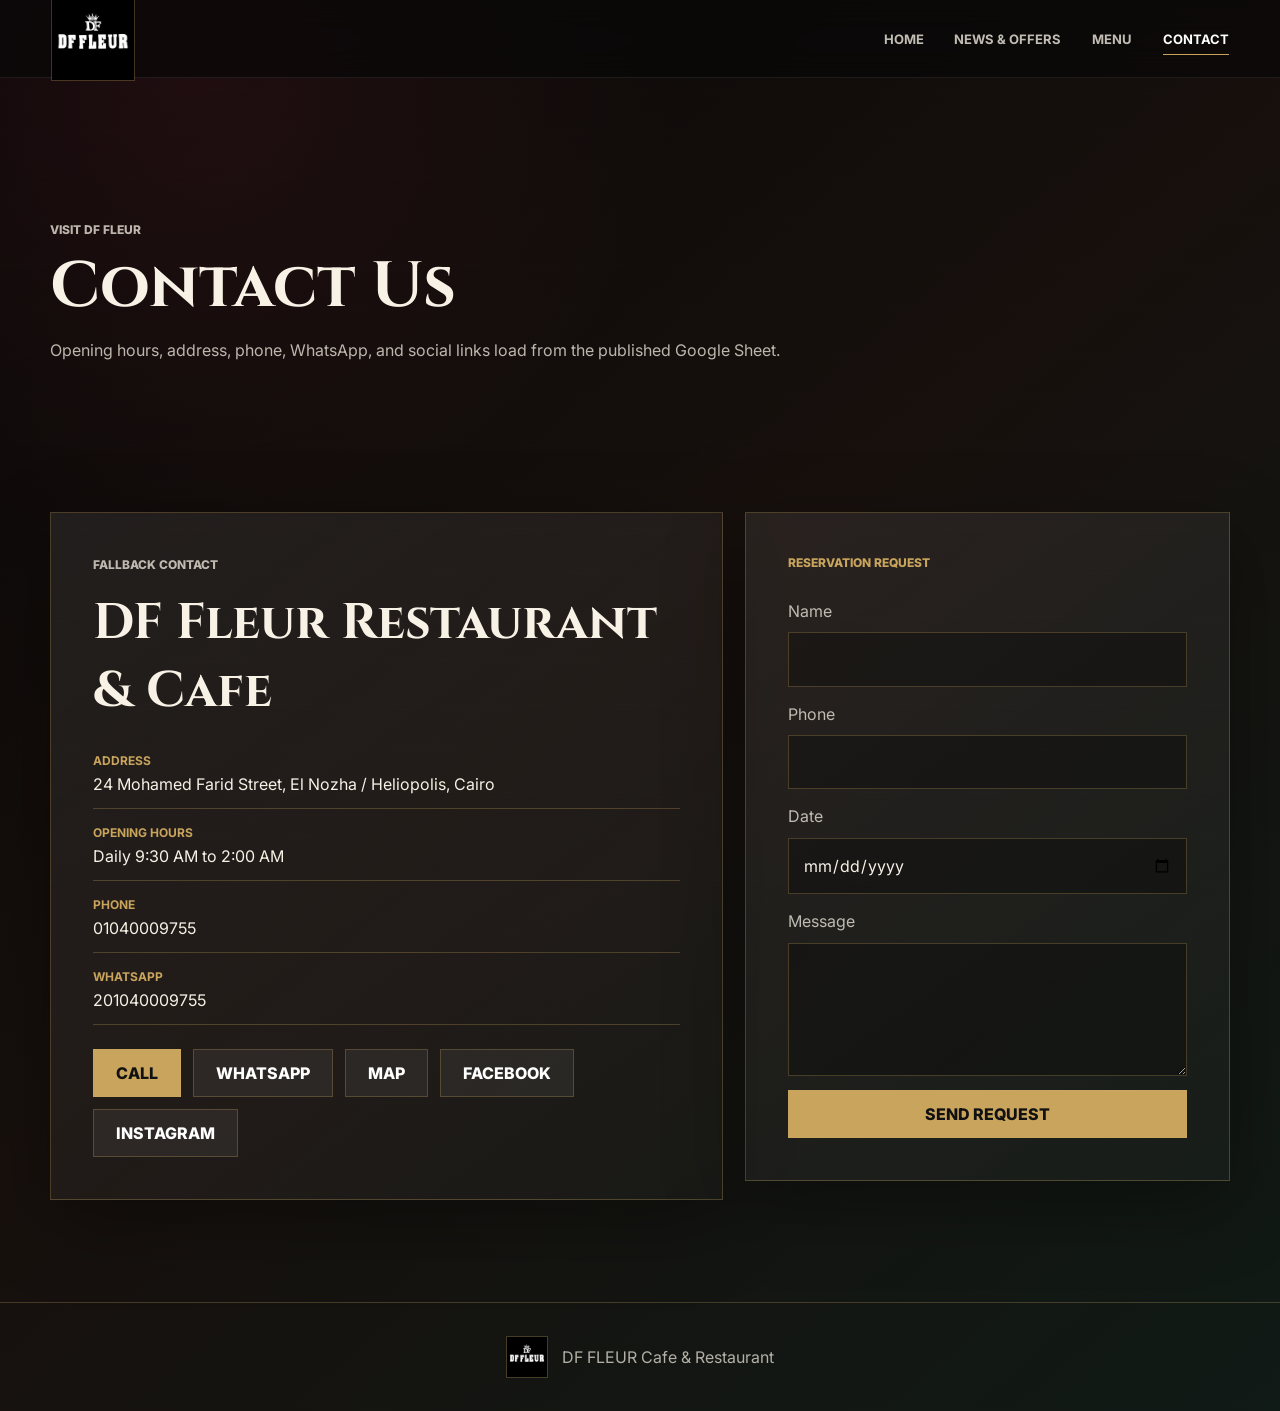
==== commit 42848c1e: "Add files via upload" ====
--- a/contact.html
+++ b/contact.html
@@ -1,99 +1,49 @@
-<!doctype html>
+<!DOCTYPE html>
 <html lang="en">
 <head>
-  <meta charset="utf-8">
-  <meta name="viewport" content="width=device-width, initial-scale=1">
+  <meta charset="UTF-8">
+  <meta name="viewport" content="width=device-width, initial-scale=1.0">
   <title>Contact | DF FLEUR</title>
   <link rel="preconnect" href="https://fonts.googleapis.com">
   <link rel="preconnect" href="https://fonts.gstatic.com" crossorigin>
-  <link href="https://fonts.googleapis.com/css2?family=Playfair+Display:wght@700;800;900&family=Poppins:wght@400;500;600;700;800&display=swap" rel="stylesheet">
-  <link rel="stylesheet" href="css/style.css">
+  <link href="https://fonts.googleapis.com/css2?family=Cinzel:wght@500;600;700&family=Inter:wght@400;500;600;700&display=swap" rel="stylesheet">
+  <link rel="stylesheet" href="assets/css/styles.css">
 </head>
-<body>
-  <header class="site-header">
-    <nav class="nav container">
-      <a class="brand" href="index.html"><img src="assets/logo.jpg" alt="DF FLEUR logo"><span>DF FLEUR</span></a>
-      <button class="nav-toggle" type="button">Menu</button>
-      <div class="nav-links">
-        <a href="index.html">Home</a><a href="menu.html">Menu</a><a href="news.html">News & Offers</a><a class="active" href="contact.html">Contact</a>
-      </div>
+<body data-page="contact">
+  <header class="site-header" data-header>
+    <a class="brand" href="index.html" aria-label="DF FLEUR home"><img src="assets/images/logo.jpg" alt="DF FLEUR logo"></a>
+    <button class="nav-toggle" type="button" aria-expanded="false" aria-controls="site-nav" data-nav-toggle><span></span><span></span><span></span></button>
+    <nav class="site-nav" id="site-nav" data-nav>
+      <a href="index.html">Home</a>
+      <a href="news.html">News & Offers</a>
+      <a href="menu.html">Menu</a>
+      <a href="contact.html" aria-current="page">Contact</a>
     </nav>
   </header>
 
-  <main>
-    <section class="page-hero">
-      <div class="container">
-        <div class="kicker">Visit Us</div>
-        <h1 class="page-title">Contact Us</h1>
-        <p class="lead">We are happy to welcome you for a premium dining and coffee experience.</p>
-      </div>
+  <main class="page-shell">
+    <section class="page-hero contact-hero">
+      <p class="eyebrow">Visit DF FLEUR</p>
+      <h1>Contact Us</h1>
+      <p>Opening hours, address, phone, WhatsApp, and social links load from the published Google Sheet.</p>
     </section>
-
-    <section class="page-body">
-      <div class="container">
-        <div id="status" class="loading"><span class="spinner"></span>Loading contact details...</div>
-        <div class="contact-grid" id="contactGrid" style="display:none">
-          <div class="contact-info" id="contactInfo"></div>
-          <form class="contact-form" id="contactForm">
-            <h2>Send us a Message</h2>
-            <div class="field"><label for="name">Name</label><input id="name" name="name" placeholder="Your name" required></div>
-            <div class="field"><label for="email">Email</label><input id="email" name="email" type="email" placeholder="your@email.com"></div>
-            <div class="field"><label for="phone">Phone (Optional)</label><input id="phone" name="phone" placeholder="Your phone number"></div>
-            <div class="field"><label for="message">Message</label><textarea id="message" name="message" placeholder="Your message..." required></textarea></div>
-            <button class="btn primary" type="submit" style="width:100%">Send Message</button>
-          </form>
-        </div>
-        <iframe id="map" class="contact-map" loading="lazy"></iframe>
-      </div>
+    <section class="section contact-layout">
+      <div class="contact-panel" data-contact-card></div>
+      <form class="reservation-form" action="mailto:df.fleur.cafe@gmail.com" method="post" enctype="text/plain">
+        <p class="eyebrow">Reservation request</p>
+        <label>Name <input name="name" autocomplete="name" required></label>
+        <label>Phone <input name="phone" autocomplete="tel" required></label>
+        <label>Date <input name="date" type="date" required></label>
+        <label>Message <textarea name="message" rows="4"></textarea></label>
+        <button class="button primary" type="submit">Send Request</button>
+      </form>
     </section>
   </main>
 
-  <footer class="footer">
-    <div class="container footer-grid">
-      <div><div class="footer-logo"><img src="assets/logo.jpg" alt="DF FLEUR logo"><span>DF FLEUR</span></div><p>Premium restaurant and café in Heliopolis, Cairo</p></div>
-      <div><h3>Quick Links</h3><a href="menu.html">Menu</a><a href="news.html">Offers</a><a href="contact.html">Contact</a></div>
-      <div><h3>Get In Touch</h3><p>📍 Heliopolis, Cairo</p><p>📱 +20 104 000 9755</p></div>
-    </div>
-    <div class="copyright">© 2026 DF FLEUR. All rights reserved.</div>
+  <footer class="site-footer">
+    <img src="assets/images/logo.jpg" alt="DF FLEUR logo">
+    <p>DF FLEUR Cafe & Restaurant</p>
   </footer>
-
-  <script src="js/sheets.js"></script>
-  <script>
-    let contact = {};
-    (async () => {
-      contact = (await loadSheet('Contact'))[0] || {};
-      const name = contact.Name || 'DF Fleur Restaurant & Café';
-      const phone = contact.Phone || '01040009755';
-      const whatsapp = normalizeWhatsApp(contact.WhatsApp || phone);
-      const address = contact.Address || '24 Mohamed Farid Street, El Nozha / Heliopolis, Cairo';
-      const hours = contact.OpeningHours || 'Daily 9:30 AM to 2:00 AM';
-      document.getElementById('contactInfo').innerHTML = `
-        <h2>${safeText(name)}</h2>
-        <div class="info-line"><div class="icon">⌖</div><div><h3>Address</h3><p>${safeText(address)}</p></div></div>
-        <div class="info-line"><div class="icon">☏</div><div><h3>Phone</h3><a href="tel:${safeText(phone)}">${safeText(phone)}</a></div></div>
-        <div class="info-line"><div class="icon">☏</div><div><h3>WhatsApp</h3><a href="https://wa.me/${safeText(whatsapp)}" target="_blank">+${safeText(whatsapp)}</a></div></div>
-        <div class="info-line"><div class="icon">◷</div><div><h3>Opening Hours</h3><p>${safeText(hours)}</p></div></div>
-        <hr style="border:0;border-top:1px solid var(--line);margin:36px 0">
-        <h2 style="font-size:34px">Follow Us</h2>
-        <div class="socials">
-          ${contact.FacebookUrl ? `<a href="${safeText(contact.FacebookUrl)}" target="_blank">f</a>` : ''}
-          ${contact.InstagramUrl ? `<a href="${safeText(contact.InstagramUrl)}" target="_blank">◎</a>` : ''}
-        </div>
-        ${contact.MapUrl ? `<a class="btn primary map-btn" href="${safeText(contact.MapUrl)}" target="_blank">⌖ View on Map</a>` : ''}
-      `;
-      const mapQuery = encodeURIComponent(address);
-      document.getElementById('map').src = `https://www.google.com/maps?q=${mapQuery}&output=embed`;
-      document.getElementById('status').style.display = 'none';
-      document.getElementById('contactGrid').style.display = 'grid';
-    })();
-
-    document.getElementById('contactForm').addEventListener('submit', event => {
-      event.preventDefault();
-      const whatsapp = normalizeWhatsApp(contact.WhatsApp || contact.Phone || '201040009755');
-      const data = new FormData(event.currentTarget);
-      const text = `Hello DF FLEUR,%0A%0AName: ${encodeURIComponent(data.get('name') || '')}%0AEmail: ${encodeURIComponent(data.get('email') || '')}%0APhone: ${encodeURIComponent(data.get('phone') || '')}%0AMessage: ${encodeURIComponent(data.get('message') || '')}`;
-      window.open(`https://wa.me/${whatsapp}?text=${text}`, '_blank');
-    });
-  </script>
+  <script src="assets/js/app.js"></script>
 </body>
 </html>
--- a/assets/css/styles.css
+++ b/assets/css/styles.css
@@ -0,0 +1,746 @@
+:root {
+  --ink: #0a0a0a;
+  --charcoal: #14110f;
+  --ivory: #f7f1e6;
+  --paper: #fbf6ec;
+  --gold: #c8a45d;
+  --green: #17382d;
+  --wine: #6b1f2b;
+  --clay: #b96845;
+  --muted: #b8ad9d;
+  --line: rgba(200, 164, 93, 0.28);
+  --shadow: 0 24px 70px rgba(0, 0, 0, 0.34);
+}
+
+* {
+  box-sizing: border-box;
+}
+
+html {
+  scroll-behavior: smooth;
+}
+
+body {
+  margin: 0;
+  min-height: 100vh;
+  color: var(--ivory);
+  background:
+    radial-gradient(circle at 15% 5%, rgba(107, 31, 43, 0.22), transparent 30rem),
+    linear-gradient(140deg, #080707 0%, #17100d 48%, #101a16 100%);
+  font-family: Inter, Arial, sans-serif;
+}
+
+body::before {
+  position: fixed;
+  inset: 0;
+  z-index: -1;
+  pointer-events: none;
+  content: "";
+  opacity: 0.2;
+  background-image:
+    linear-gradient(rgba(255,255,255,.04) 1px, transparent 1px),
+    linear-gradient(90deg, rgba(255,255,255,.03) 1px, transparent 1px);
+  background-size: 44px 44px;
+}
+
+a {
+  color: inherit;
+  text-decoration: none;
+}
+
+img {
+  display: block;
+  max-width: 100%;
+}
+
+button,
+input,
+textarea {
+  font: inherit;
+}
+
+.site-header {
+  position: fixed;
+  top: 0;
+  left: 0;
+  right: 0;
+  z-index: 20;
+  display: flex;
+  align-items: center;
+  justify-content: space-between;
+  height: 78px;
+  padding: 12px clamp(18px, 4vw, 58px);
+  border-bottom: 1px solid rgba(255, 255, 255, 0.08);
+  background: rgba(8, 7, 7, 0.62);
+  backdrop-filter: blur(16px);
+  transition: background .25s ease, height .25s ease;
+}
+
+.site-header.scrolled {
+  height: 66px;
+  background: rgba(8, 7, 7, 0.88);
+}
+
+.brand img {
+  width: 84px;
+  aspect-ratio: 1;
+  border: 1px solid var(--line);
+  object-fit: cover;
+}
+
+.site-nav {
+  display: flex;
+  align-items: center;
+  gap: clamp(18px, 2.4vw, 34px);
+  color: rgba(247, 241, 230, .78);
+  font-size: 13px;
+  font-weight: 700;
+  letter-spacing: 0;
+  text-transform: uppercase;
+}
+
+.site-nav a {
+  position: relative;
+  padding: 8px 0;
+}
+
+.site-nav a::after {
+  position: absolute;
+  left: 0;
+  right: 0;
+  bottom: 0;
+  height: 1px;
+  content: "";
+  transform: scaleX(0);
+  transform-origin: left;
+  background: var(--gold);
+  transition: transform .2s ease;
+}
+
+.site-nav a:hover,
+.site-nav a[aria-current="page"] {
+  color: #fff;
+}
+
+.site-nav a:hover::after,
+.site-nav a[aria-current="page"]::after {
+  transform: scaleX(1);
+}
+
+.nav-toggle {
+  display: none;
+  width: 44px;
+  height: 44px;
+  border: 1px solid var(--line);
+  background: rgba(255,255,255,.04);
+  color: var(--ivory);
+}
+
+.nav-toggle span {
+  display: block;
+  width: 18px;
+  height: 2px;
+  margin: 4px auto;
+  background: currentColor;
+}
+
+.hero {
+  position: relative;
+  min-height: 92vh;
+  display: grid;
+  align-items: end;
+  overflow: hidden;
+  padding: 150px clamp(20px, 6vw, 86px) 96px;
+}
+
+.hero-media,
+.hero-shade {
+  position: absolute;
+  inset: 0;
+}
+
+.hero-media {
+  width: 100%;
+  height: 100%;
+  object-fit: cover;
+  filter: saturate(.9) contrast(1.08);
+}
+
+.hero-shade {
+  background:
+    linear-gradient(90deg, rgba(0,0,0,.86), rgba(0,0,0,.36) 54%, rgba(0,0,0,.72)),
+    linear-gradient(0deg, rgba(8,7,7,.98), transparent 38%);
+}
+
+.hero-content {
+  position: relative;
+  z-index: 1;
+  width: min(760px, 100%);
+}
+
+.eyebrow {
+  margin: 0 0 14px;
+  color: var(--gold);
+  font-size: 12px;
+  font-weight: 800;
+  letter-spacing: 0;
+  text-transform: uppercase;
+}
+
+h1,
+h2,
+h3 {
+  margin: 0;
+  font-family: Cinzel, Georgia, serif;
+  font-weight: 700;
+}
+
+.hero h1 {
+  font-size: clamp(56px, 10vw, 140px);
+  line-height: .86;
+}
+
+.hero-copy {
+  width: min(620px, 100%);
+  margin: 28px 0 0;
+  color: rgba(247, 241, 230, .84);
+  font-size: clamp(17px, 2vw, 22px);
+  line-height: 1.6;
+}
+
+.hero-actions {
+  display: flex;
+  flex-wrap: wrap;
+  gap: 14px;
+  margin-top: 32px;
+}
+
+.button {
+  display: inline-flex;
+  align-items: center;
+  justify-content: center;
+  min-height: 48px;
+  padding: 0 22px;
+  border: 1px solid var(--line);
+  color: #fff;
+  font-weight: 800;
+  text-transform: uppercase;
+  transition: transform .2s ease, background .2s ease, color .2s ease;
+}
+
+.button:hover {
+  transform: translateY(-2px);
+}
+
+.button.primary {
+  background: var(--gold);
+  color: #111;
+}
+
+.button.ghost {
+  background: rgba(255,255,255,.06);
+}
+
+.hero-scroll {
+  position: absolute;
+  left: 50%;
+  bottom: 24px;
+  z-index: 2;
+  width: 28px;
+  height: 44px;
+  border: 1px solid rgba(247,241,230,.56);
+}
+
+.hero-scroll::after {
+  position: absolute;
+  top: 9px;
+  left: 50%;
+  width: 4px;
+  height: 8px;
+  border-radius: 99px;
+  content: "";
+  transform: translateX(-50%);
+  background: var(--gold);
+  animation: drift 1.5s infinite;
+}
+
+@keyframes drift {
+  0% { transform: translate(-50%, 0); opacity: .2; }
+  50% { opacity: 1; }
+  100% { transform: translate(-50%, 14px); opacity: .2; }
+}
+
+.section {
+  width: min(1180px, calc(100% - 36px));
+  margin: 0 auto;
+  padding: clamp(58px, 8vw, 108px) 0;
+}
+
+.split-section {
+  display: grid;
+  grid-template-columns: minmax(0, .86fr) minmax(0, 1.14fr);
+  gap: clamp(32px, 5vw, 72px);
+  align-items: start;
+}
+
+.split-section h2,
+.feature-band h2,
+.page-hero h1 {
+  font-size: clamp(34px, 5vw, 68px);
+  line-height: 1.05;
+}
+
+.signature-grid {
+  display: grid;
+  gap: 16px;
+}
+
+.signature-grid article,
+.news-card,
+.contact-panel,
+.reservation-form,
+.preview-item {
+  border: 1px solid var(--line);
+  background: linear-gradient(145deg, rgba(255,255,255,.08), rgba(255,255,255,.025));
+  box-shadow: var(--shadow);
+}
+
+.signature-grid article {
+  padding: 24px;
+}
+
+.signature-grid span {
+  color: var(--gold);
+  font-weight: 800;
+}
+
+.signature-grid h3 {
+  margin-top: 10px;
+  font-size: 22px;
+}
+
+.signature-grid p,
+.page-hero p,
+.news-card p,
+.preview-item p,
+.contact-panel p,
+.reservation-form label,
+.menu-item p {
+  color: rgba(247, 241, 230, .74);
+  line-height: 1.65;
+}
+
+.feature-band {
+  display: grid;
+  grid-template-columns: minmax(0, .7fr) minmax(0, 1.3fr);
+  gap: 28px;
+  border-top: 1px solid var(--line);
+}
+
+.preview-list {
+  display: grid;
+  gap: 14px;
+}
+
+.preview-item {
+  padding: 18px;
+}
+
+.preview-item strong {
+  display: block;
+  margin-bottom: 6px;
+  color: #fff;
+}
+
+.page-shell {
+  padding-top: 96px;
+}
+
+.page-hero {
+  width: min(1180px, calc(100% - 36px));
+  margin: 0 auto;
+  padding: clamp(70px, 11vw, 124px) 0 30px;
+}
+
+.page-hero.compact {
+  max-width: 930px;
+  text-align: center;
+}
+
+.contact-hero {
+  position: relative;
+}
+
+.filter-row,
+.category-tabs {
+  display: flex;
+  flex-wrap: wrap;
+  justify-content: center;
+  gap: 10px;
+}
+
+.chip {
+  min-height: 40px;
+  padding: 0 16px;
+  border: 1px solid var(--line);
+  color: var(--ivory);
+  background: rgba(255,255,255,.04);
+  cursor: pointer;
+}
+
+.chip.active,
+.chip:hover {
+  background: var(--gold);
+  color: #111;
+}
+
+.status-line {
+  min-height: 24px;
+  margin: 22px 0;
+  color: var(--muted);
+  text-align: center;
+}
+
+.news-grid {
+  display: grid;
+  grid-template-columns: repeat(3, minmax(0, 1fr));
+  gap: 18px;
+}
+
+.news-card {
+  overflow: hidden;
+}
+
+.news-card img {
+  width: 100%;
+  aspect-ratio: 1.18;
+  object-fit: cover;
+  background: #111;
+}
+
+.news-card-body {
+  padding: 20px;
+}
+
+.badge {
+  display: inline-flex;
+  margin-bottom: 12px;
+  padding: 5px 10px;
+  color: #111;
+  background: var(--gold);
+  font-size: 12px;
+  font-weight: 800;
+  text-transform: uppercase;
+}
+
+.contact-layout {
+  display: grid;
+  grid-template-columns: minmax(0, 1fr) minmax(320px, .72fr);
+  gap: 22px;
+  align-items: start;
+}
+
+.contact-panel,
+.reservation-form {
+  padding: clamp(24px, 4vw, 42px);
+}
+
+.contact-panel h2 {
+  font-size: clamp(30px, 4vw, 50px);
+}
+
+.contact-actions {
+  display: flex;
+  flex-wrap: wrap;
+  gap: 12px;
+  margin-top: 24px;
+}
+
+.contact-list {
+  display: grid;
+  gap: 16px;
+  margin-top: 28px;
+}
+
+.contact-list div {
+  padding-bottom: 14px;
+  border-bottom: 1px solid var(--line);
+}
+
+.contact-list strong {
+  display: block;
+  margin-bottom: 6px;
+  color: var(--gold);
+  text-transform: uppercase;
+  font-size: 12px;
+}
+
+.reservation-form {
+  display: grid;
+  gap: 14px;
+}
+
+.reservation-form input,
+.reservation-form textarea {
+  display: block;
+  width: 100%;
+  margin-top: 8px;
+  padding: 13px 14px;
+  border: 1px solid var(--line);
+  color: var(--ivory);
+  background: rgba(0,0,0,.28);
+  outline: none;
+}
+
+.menu-shell .page-hero {
+  padding-bottom: 14px;
+}
+
+.menu-stage {
+  width: min(1180px, calc(100% - 24px));
+  margin: 0 auto;
+  padding: 10px 0 80px;
+}
+
+.menu-controls {
+  display: grid;
+  grid-template-columns: 48px minmax(0, 1fr) 48px;
+  gap: 12px;
+  align-items: center;
+}
+
+.icon-button {
+  width: 48px;
+  height: 48px;
+  border: 1px solid var(--line);
+  color: var(--ivory);
+  background: rgba(255,255,255,.05);
+  font-size: 30px;
+  cursor: pointer;
+}
+
+.icon-button:hover {
+  color: #111;
+  background: var(--gold);
+}
+
+.book {
+  position: relative;
+  width: min(980px, 100%);
+  min-height: 620px;
+  margin: 20px auto 0;
+  perspective: 1800px;
+}
+
+.menu-page {
+  position: absolute;
+  inset: 0;
+  display: grid;
+  grid-template-columns: minmax(0, .9fr) minmax(0, 1.1fr);
+  gap: 0;
+  overflow: hidden;
+  border: 1px solid rgba(111, 83, 42, .42);
+  background: var(--paper);
+  color: #18120e;
+  box-shadow: 0 34px 80px rgba(0,0,0,.45);
+  transform-origin: left center;
+  transform-style: preserve-3d;
+  backface-visibility: hidden;
+  transition: transform .65s cubic-bezier(.2,.7,.15,1), opacity .45s ease, z-index .1s linear;
+}
+
+.menu-page::after {
+  position: absolute;
+  inset: 0 0 0 50%;
+  pointer-events: none;
+  content: "";
+  background: linear-gradient(90deg, rgba(80,53,26,.18), transparent 18%);
+}
+
+.menu-page.is-current {
+  opacity: 1;
+  transform: rotateY(0deg);
+  z-index: 5;
+}
+
+.menu-page.is-before {
+  opacity: 0;
+  transform: rotateY(-112deg);
+  z-index: 1;
+}
+
+.menu-page.is-after {
+  opacity: 0;
+  transform: rotateY(9deg) translateX(12px);
+  z-index: 2;
+}
+
+.menu-cover {
+  position: relative;
+  min-height: 100%;
+  padding: 34px;
+  background:
+    linear-gradient(rgba(0,0,0,.42), rgba(0,0,0,.76)),
+    url("../images/main.jpg") center / cover;
+  color: #fff;
+}
+
+.menu-cover img {
+  width: 92px;
+  border: 1px solid var(--line);
+}
+
+.menu-cover h2 {
+  margin-top: 30px;
+  font-size: clamp(34px, 5vw, 64px);
+}
+
+.menu-cover p {
+  max-width: 320px;
+  color: rgba(255,255,255,.78);
+  line-height: 1.7;
+}
+
+.menu-list {
+  display: grid;
+  align-content: start;
+  gap: 12px;
+  padding: 34px;
+  max-height: 620px;
+  overflow: auto;
+}
+
+.menu-item {
+  display: grid;
+  grid-template-columns: minmax(0, 1fr) auto;
+  gap: 16px;
+  padding-bottom: 12px;
+  border-bottom: 1px solid rgba(24,18,14,.16);
+}
+
+.menu-item h3 {
+  font-family: Inter, Arial, sans-serif;
+  font-size: 18px;
+  font-weight: 800;
+}
+
+.menu-item p {
+  margin: 7px 0 0;
+  color: rgba(24,18,14,.72);
+  font-size: 14px;
+}
+
+.price {
+  color: var(--wine);
+  font-weight: 900;
+  white-space: nowrap;
+}
+
+.site-footer {
+  display: flex;
+  align-items: center;
+  justify-content: center;
+  gap: 14px;
+  padding: 28px 18px;
+  border-top: 1px solid var(--line);
+  color: rgba(247,241,230,.7);
+}
+
+.site-footer img {
+  width: 42px;
+  border: 1px solid var(--line);
+}
+
+@media (max-width: 860px) {
+  .nav-toggle {
+    display: block;
+  }
+
+  .site-nav {
+    position: fixed;
+    top: 78px;
+    left: 14px;
+    right: 14px;
+    display: none;
+    flex-direction: column;
+    align-items: stretch;
+    padding: 18px;
+    background: rgba(8,7,7,.96);
+    border: 1px solid var(--line);
+  }
+
+  .site-nav.open {
+    display: flex;
+  }
+
+  .split-section,
+  .feature-band,
+  .contact-layout,
+  .menu-page {
+    grid-template-columns: 1fr;
+  }
+
+  .news-grid {
+    grid-template-columns: 1fr;
+  }
+
+  .hero {
+    min-height: 88vh;
+    padding-bottom: 76px;
+  }
+
+  .book {
+    min-height: 760px;
+  }
+
+  .menu-page {
+    position: relative;
+    min-height: 760px;
+  }
+
+  .menu-page:not(.is-current) {
+    display: none;
+  }
+
+  .menu-list {
+    max-height: none;
+  }
+}
+
+@media (max-width: 560px) {
+  .brand img {
+    width: 64px;
+  }
+
+  .site-header {
+    height: 68px;
+  }
+
+  .site-nav {
+    top: 68px;
+  }
+
+  .hero h1 {
+    font-size: 56px;
+  }
+
+  .menu-controls {
+    grid-template-columns: 42px minmax(0, 1fr) 42px;
+  }
+
+  .icon-button {
+    width: 42px;
+    height: 42px;
+  }
+
+  .category-tabs {
+    justify-content: flex-start;
+    overflow-x: auto;
+    flex-wrap: nowrap;
+    padding-bottom: 8px;
+  }
+
+  .chip {
+    flex: 0 0 auto;
+  }
+}
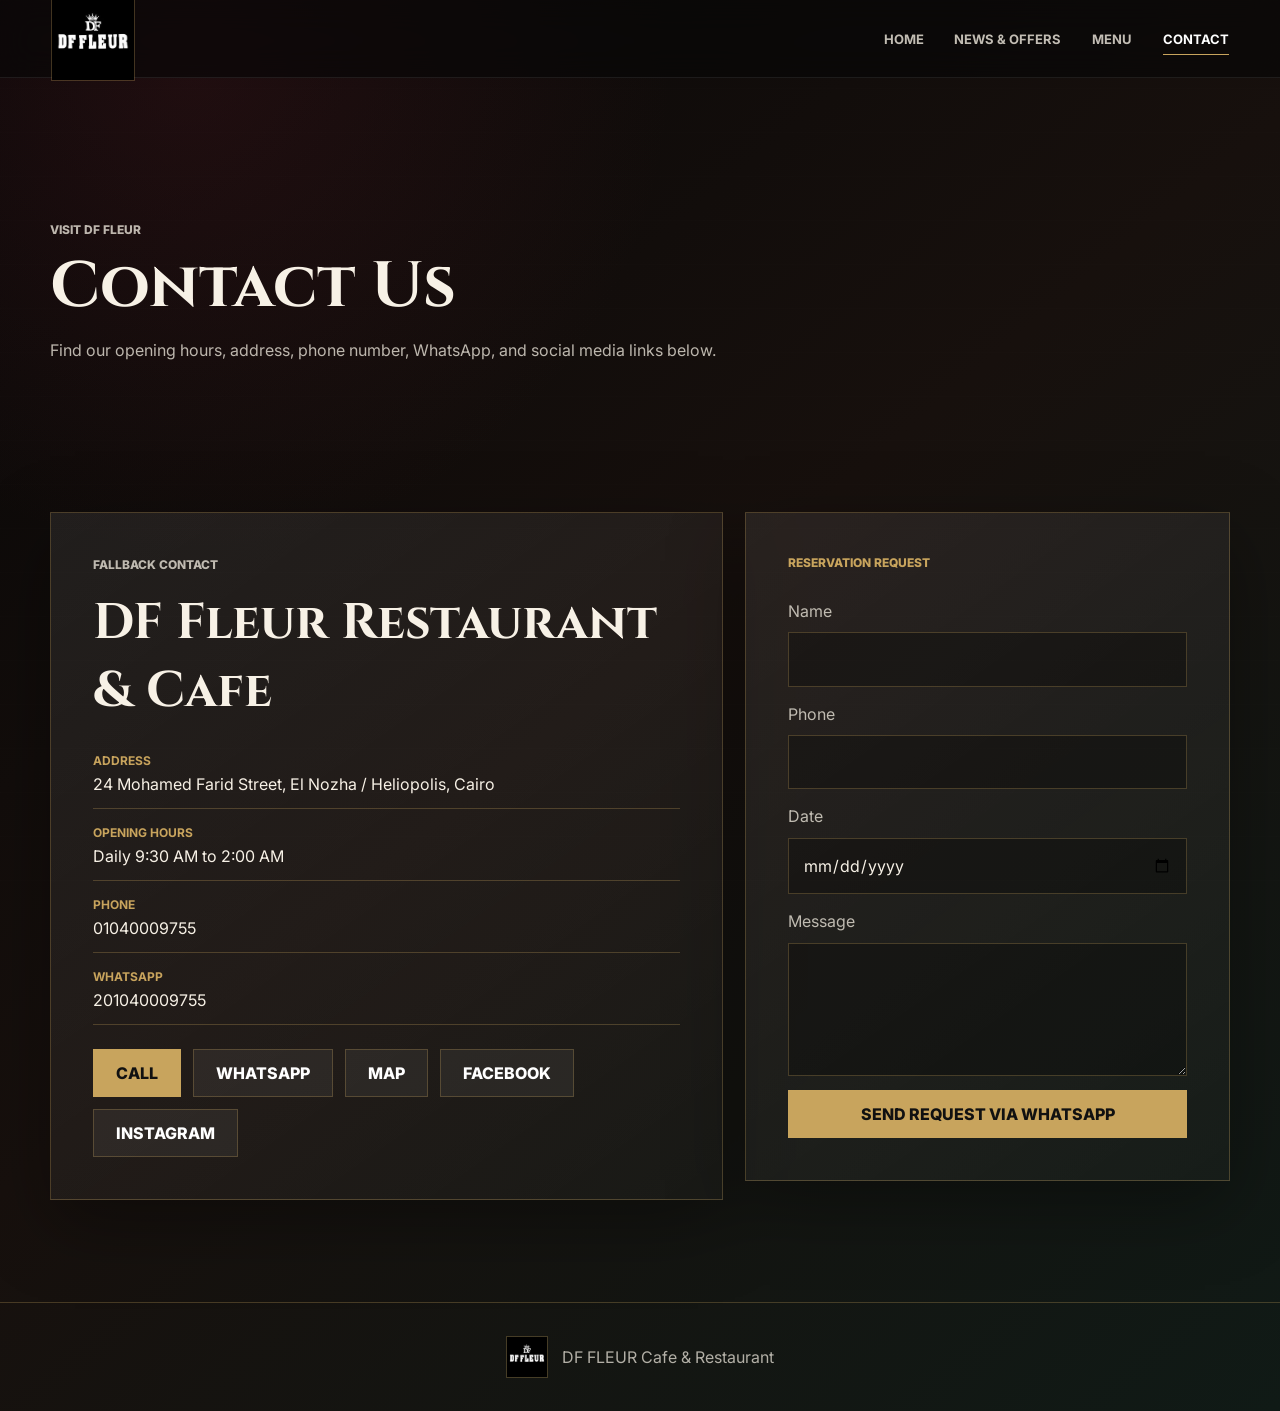
==== commit 41ac7ebd: "Update contact.html" ====
--- a/contact.html
+++ b/contact.html
@@ -25,17 +25,17 @@
     <section class="page-hero contact-hero">
       <p class="eyebrow">Visit DF FLEUR</p>
       <h1>Contact Us</h1>
-      <p>Opening hours, address, phone, WhatsApp, and social links load from the published Google Sheet.</p>
+      <p>Find our opening hours, address, phone number, WhatsApp, and social media links below.</p>
     </section>
     <section class="section contact-layout">
       <div class="contact-panel" data-contact-card></div>
-      <form class="reservation-form" action="mailto:df.fleur.cafe@gmail.com" method="post" enctype="text/plain">
+      <form class="reservation-form" id="reservation-form">
         <p class="eyebrow">Reservation request</p>
         <label>Name <input name="name" autocomplete="name" required></label>
         <label>Phone <input name="phone" autocomplete="tel" required></label>
         <label>Date <input name="date" type="date" required></label>
         <label>Message <textarea name="message" rows="4"></textarea></label>
-        <button class="button primary" type="submit">Send Request</button>
+        <button class="button primary" type="submit">Send Request Via WhatsApp</button>
       </form>
     </section>
   </main>
@@ -45,5 +45,64 @@
     <p>DF FLEUR Cafe & Restaurant</p>
   </footer>
   <script src="assets/js/app.js"></script>
+  <script>
+    function getDatabaseWhatsAppNumber() {
+      const contactCard = document.querySelector('[data-contact-card]');
+      if (!contactCard) return '';
+
+      const whatsappLink = contactCard.querySelector(
+        'a[href*="wa.me"], a[href*="api.whatsapp.com"], a[href*="whatsapp.com/send"]'
+      );
+
+      if (whatsappLink) {
+        try {
+          const url = new URL(whatsappLink.href, window.location.href);
+          const queryNumber = url.searchParams.get('phone') || '';
+          const pathNumber = url.pathname.replace(/\D/g, '');
+          return (queryNumber || pathNumber).replace(/\D/g, '');
+        } catch (error) {
+          return whatsappLink.getAttribute('href').replace(/\D/g, '');
+        }
+      }
+
+      // Fallback to a displayed WhatsApp number loaded into the contact card.
+      const whatsappTextElement = Array.from(contactCard.querySelectorAll('*')).find(function (element) {
+        return /whatsapp/i.test(element.textContent || '');
+      });
+
+      return whatsappTextElement
+        ? (whatsappTextElement.textContent || '').replace(/\D/g, '')
+        : '';
+    }
+
+    document.getElementById('reservation-form').addEventListener('submit', function (event) {
+      event.preventDefault();
+
+      const form = event.currentTarget;
+      const whatsappNumber = getDatabaseWhatsAppNumber();
+
+      if (!whatsappNumber) {
+        alert('The WhatsApp number is still loading. Please wait a moment and try again.');
+        return;
+      }
+
+      const name = form.elements.name.value.trim();
+      const phone = form.elements.phone.value.trim();
+      const date = form.elements.date.value;
+      const message = form.elements.message.value.trim();
+
+      const reservationMessage = [
+        'Hello DF FLEUR, I would like to request a reservation.',
+        '',
+        'Name: ' + name,
+        'Phone: ' + phone,
+        'Date: ' + date,
+        'Message: ' + (message || 'No additional message')
+      ].join('\n');
+
+      const whatsappUrl = 'https://wa.me/' + whatsappNumber + '?text=' + encodeURIComponent(reservationMessage);
+      window.open(whatsappUrl, '_blank', 'noopener,noreferrer');
+    });
+  </script>
 </body>
 </html>
